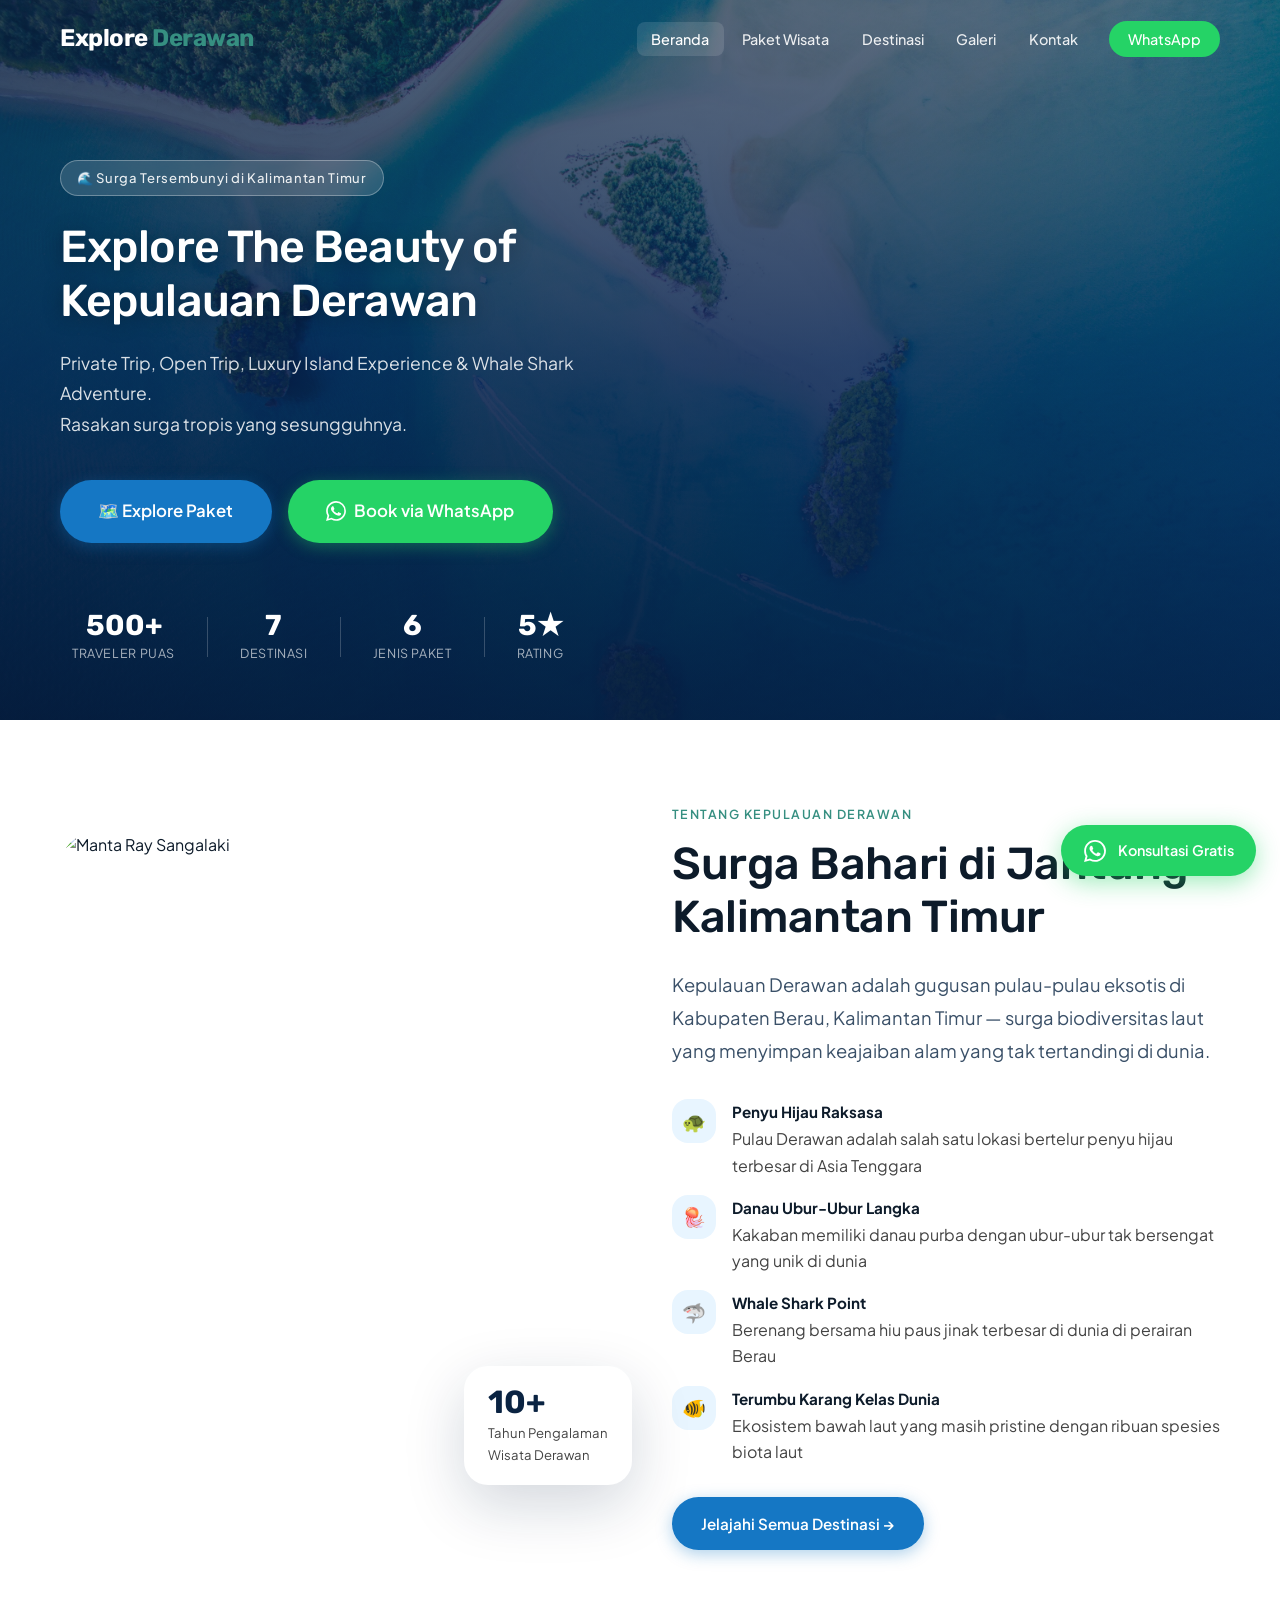
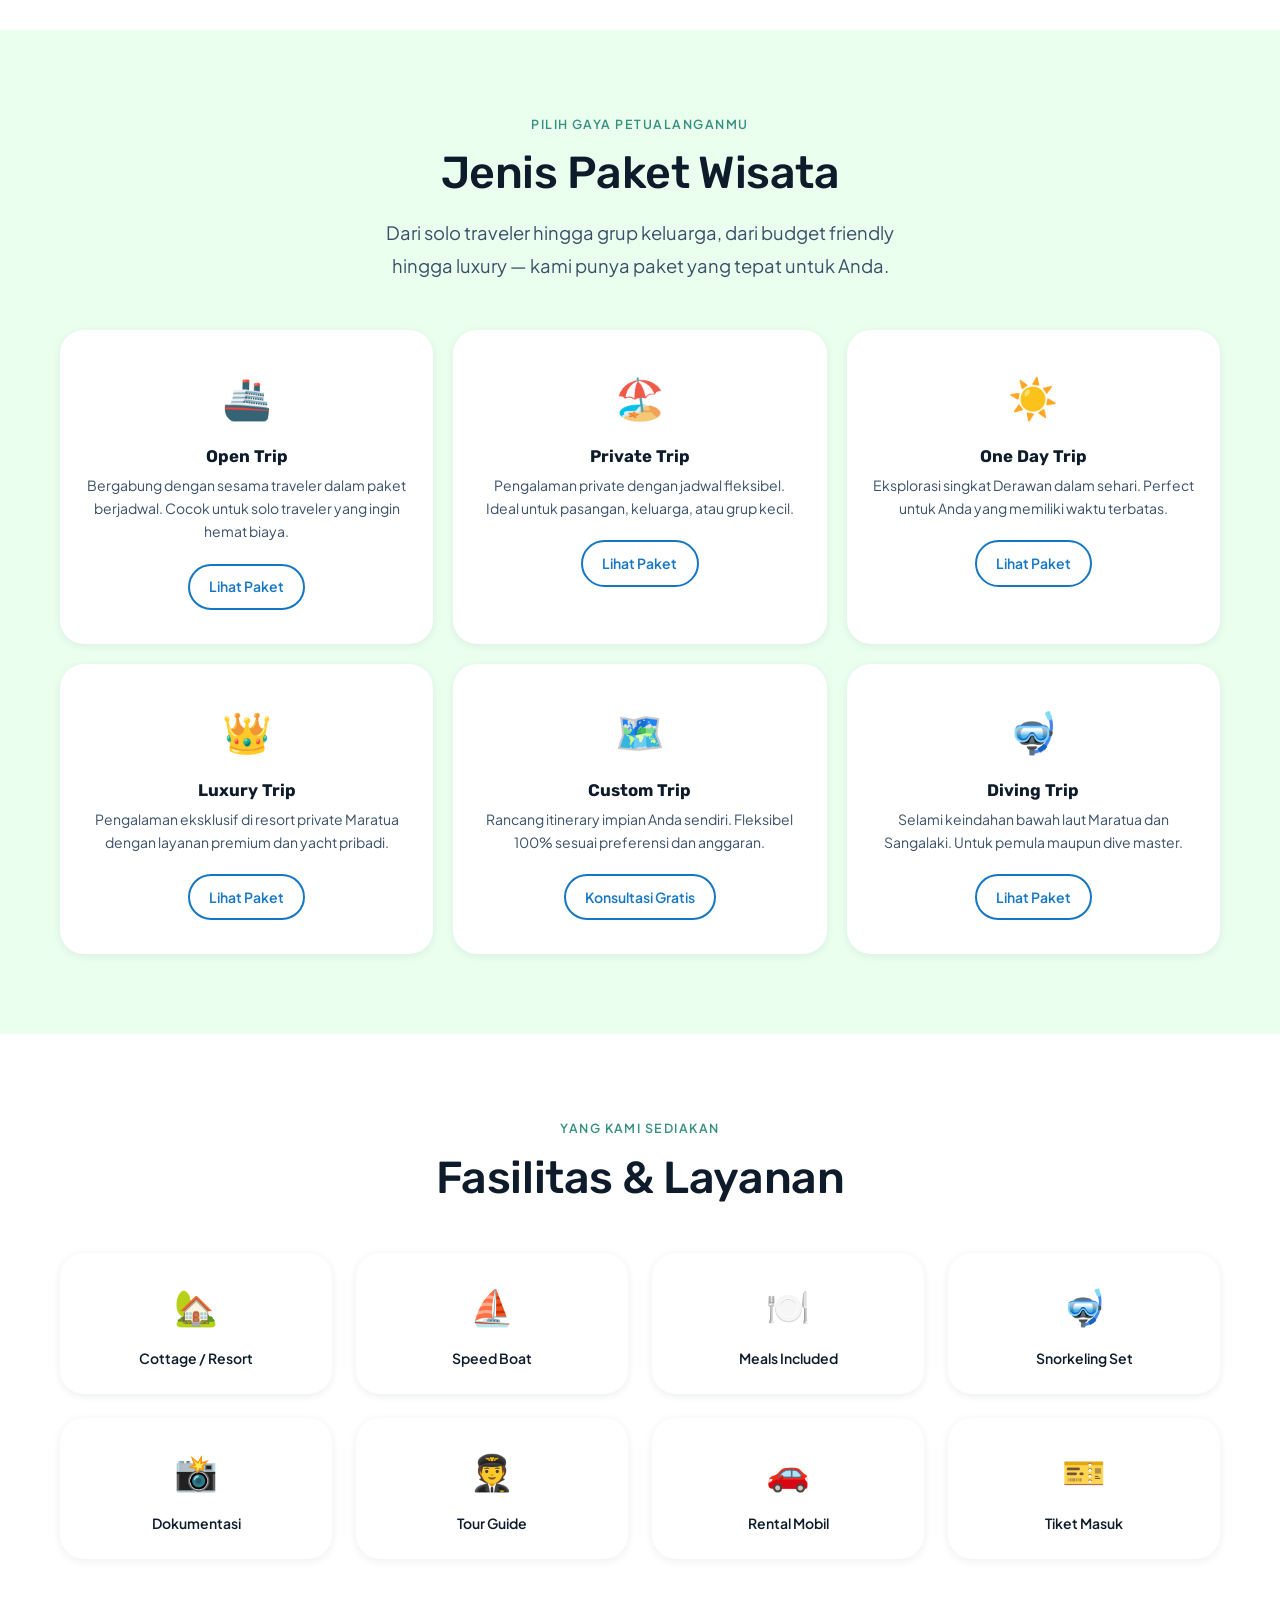
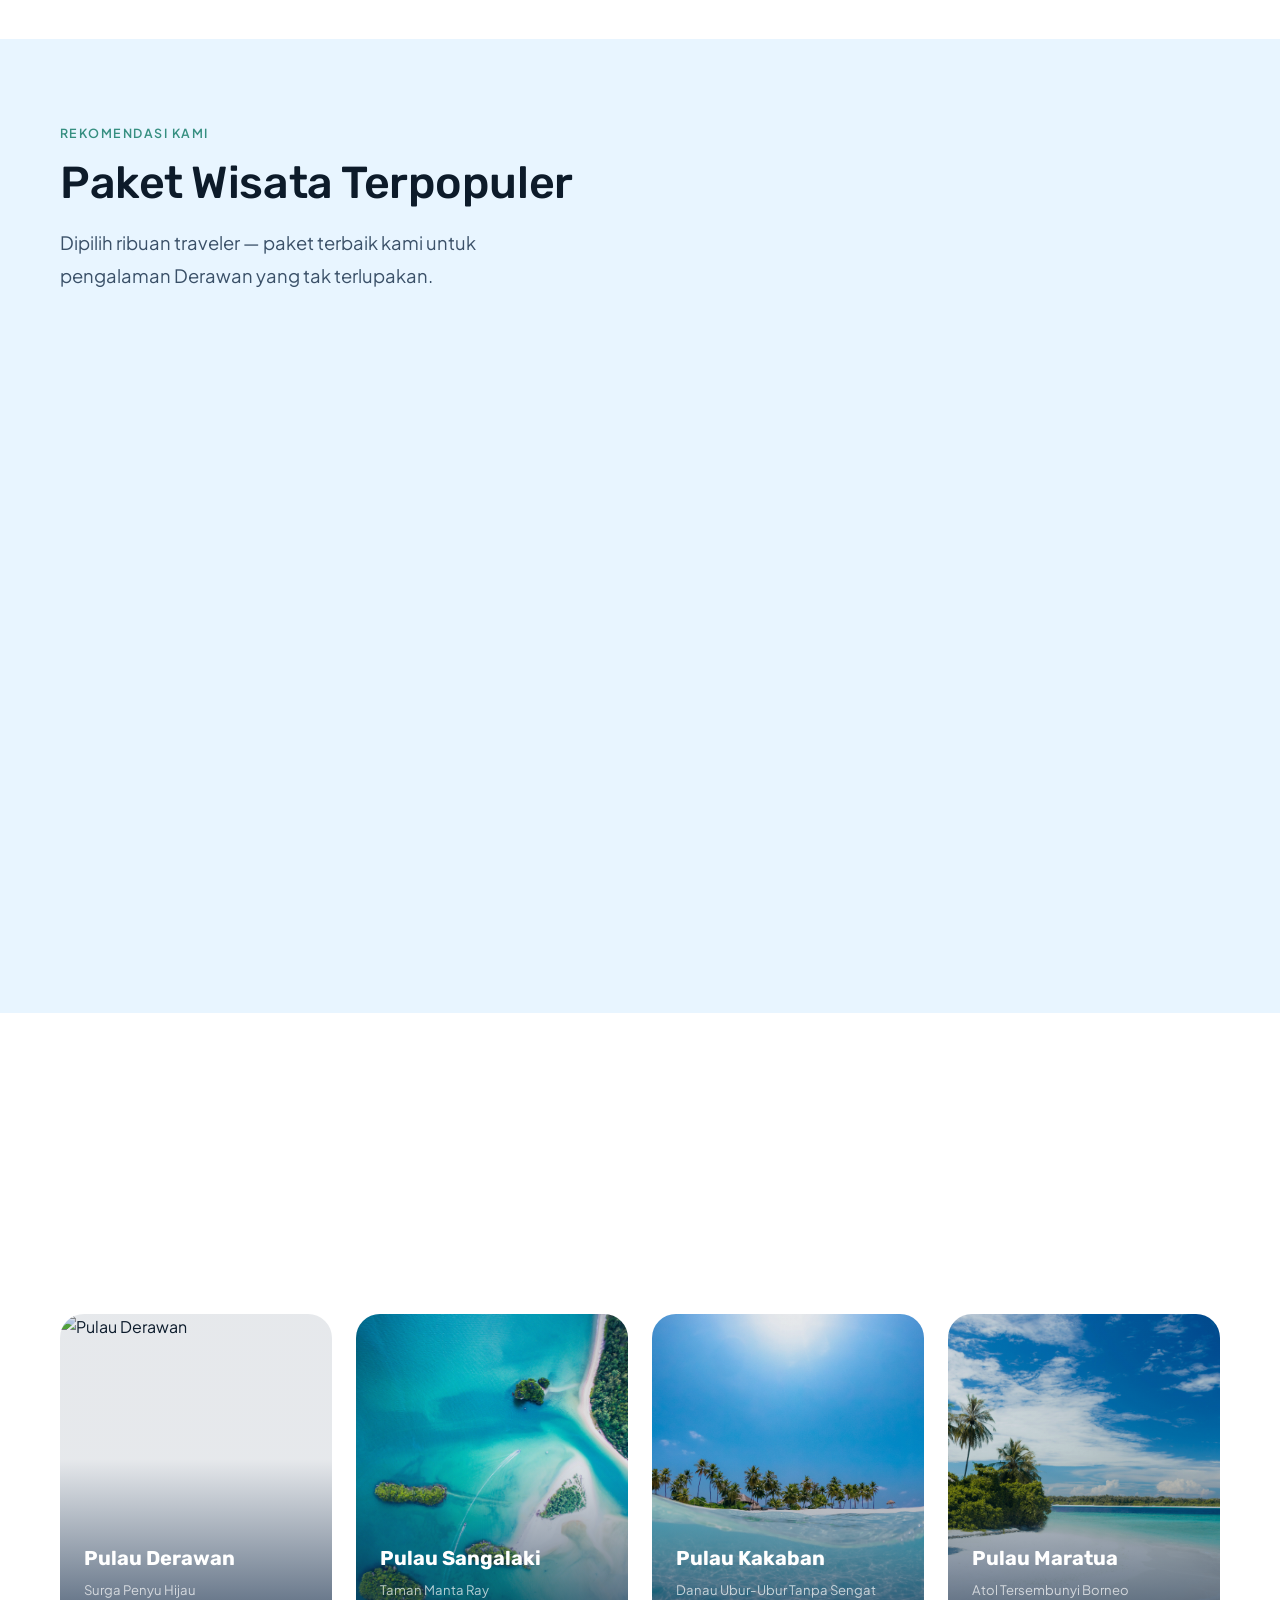
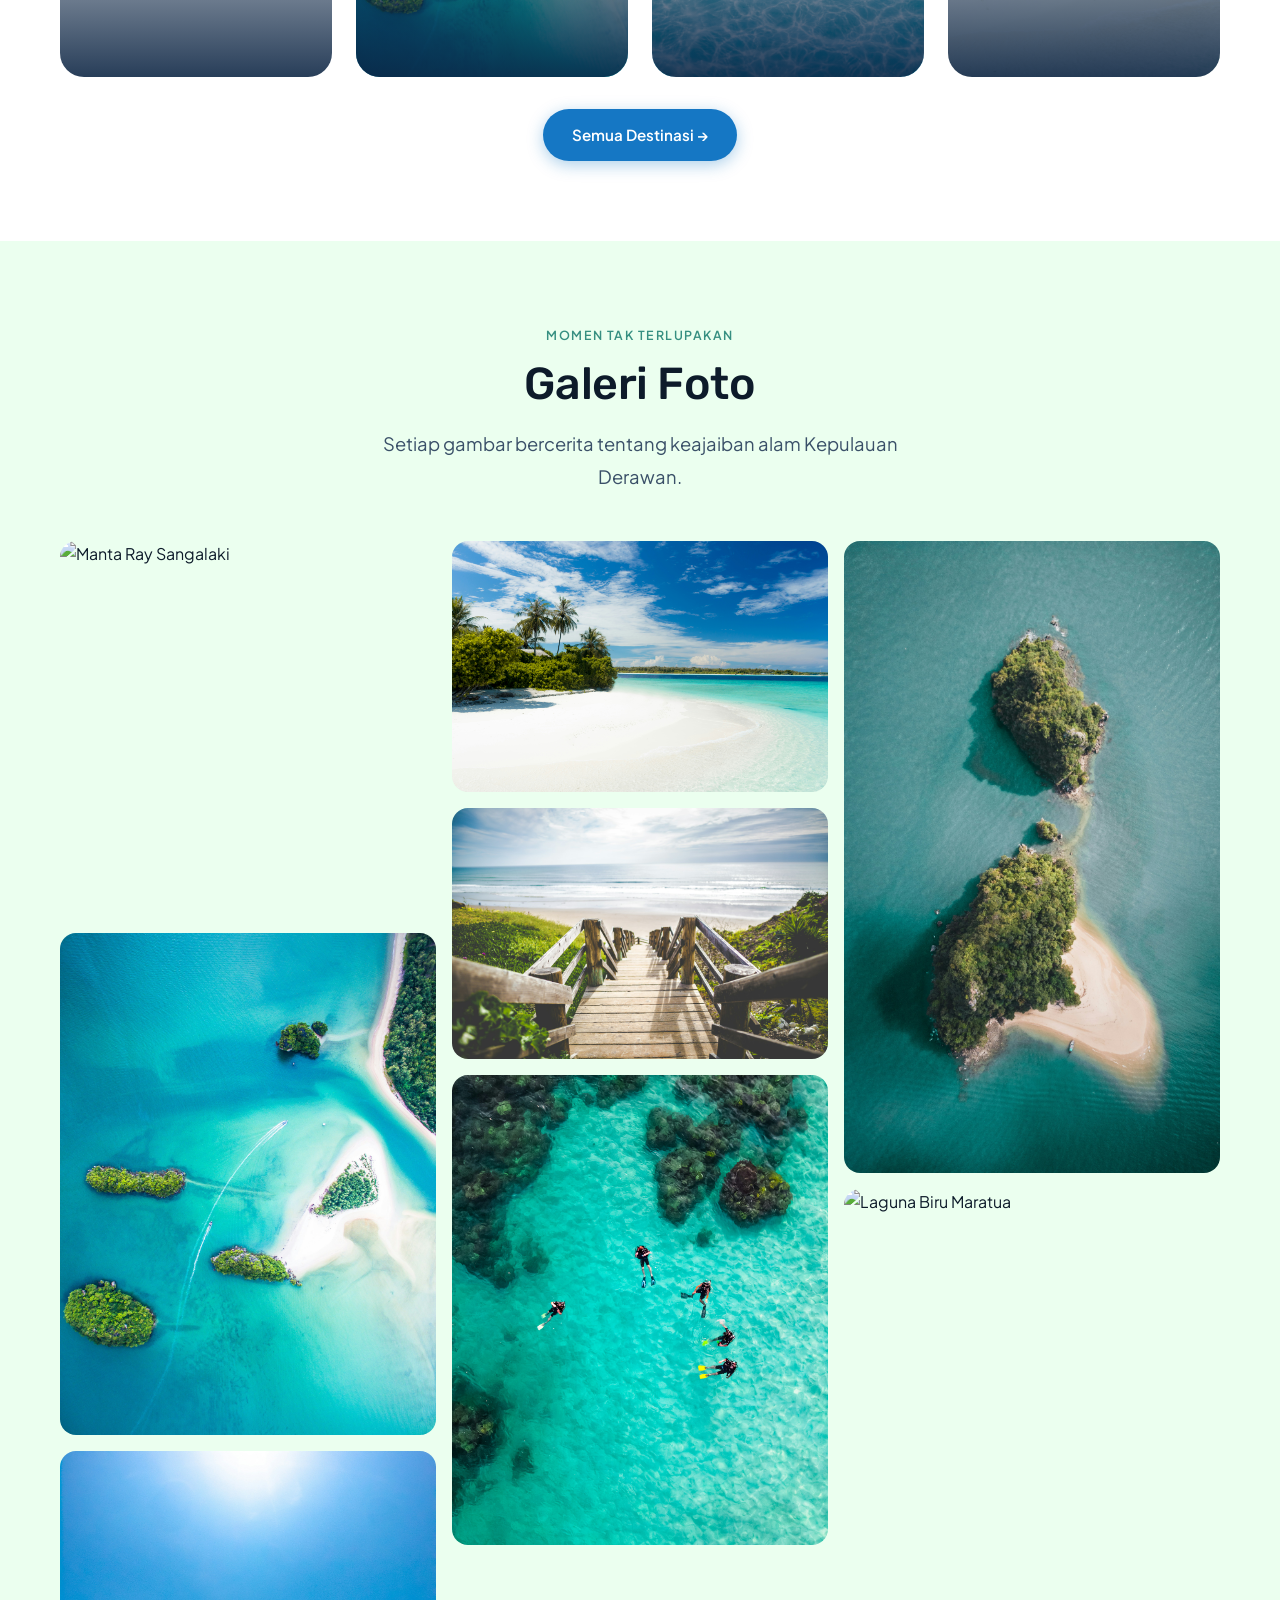
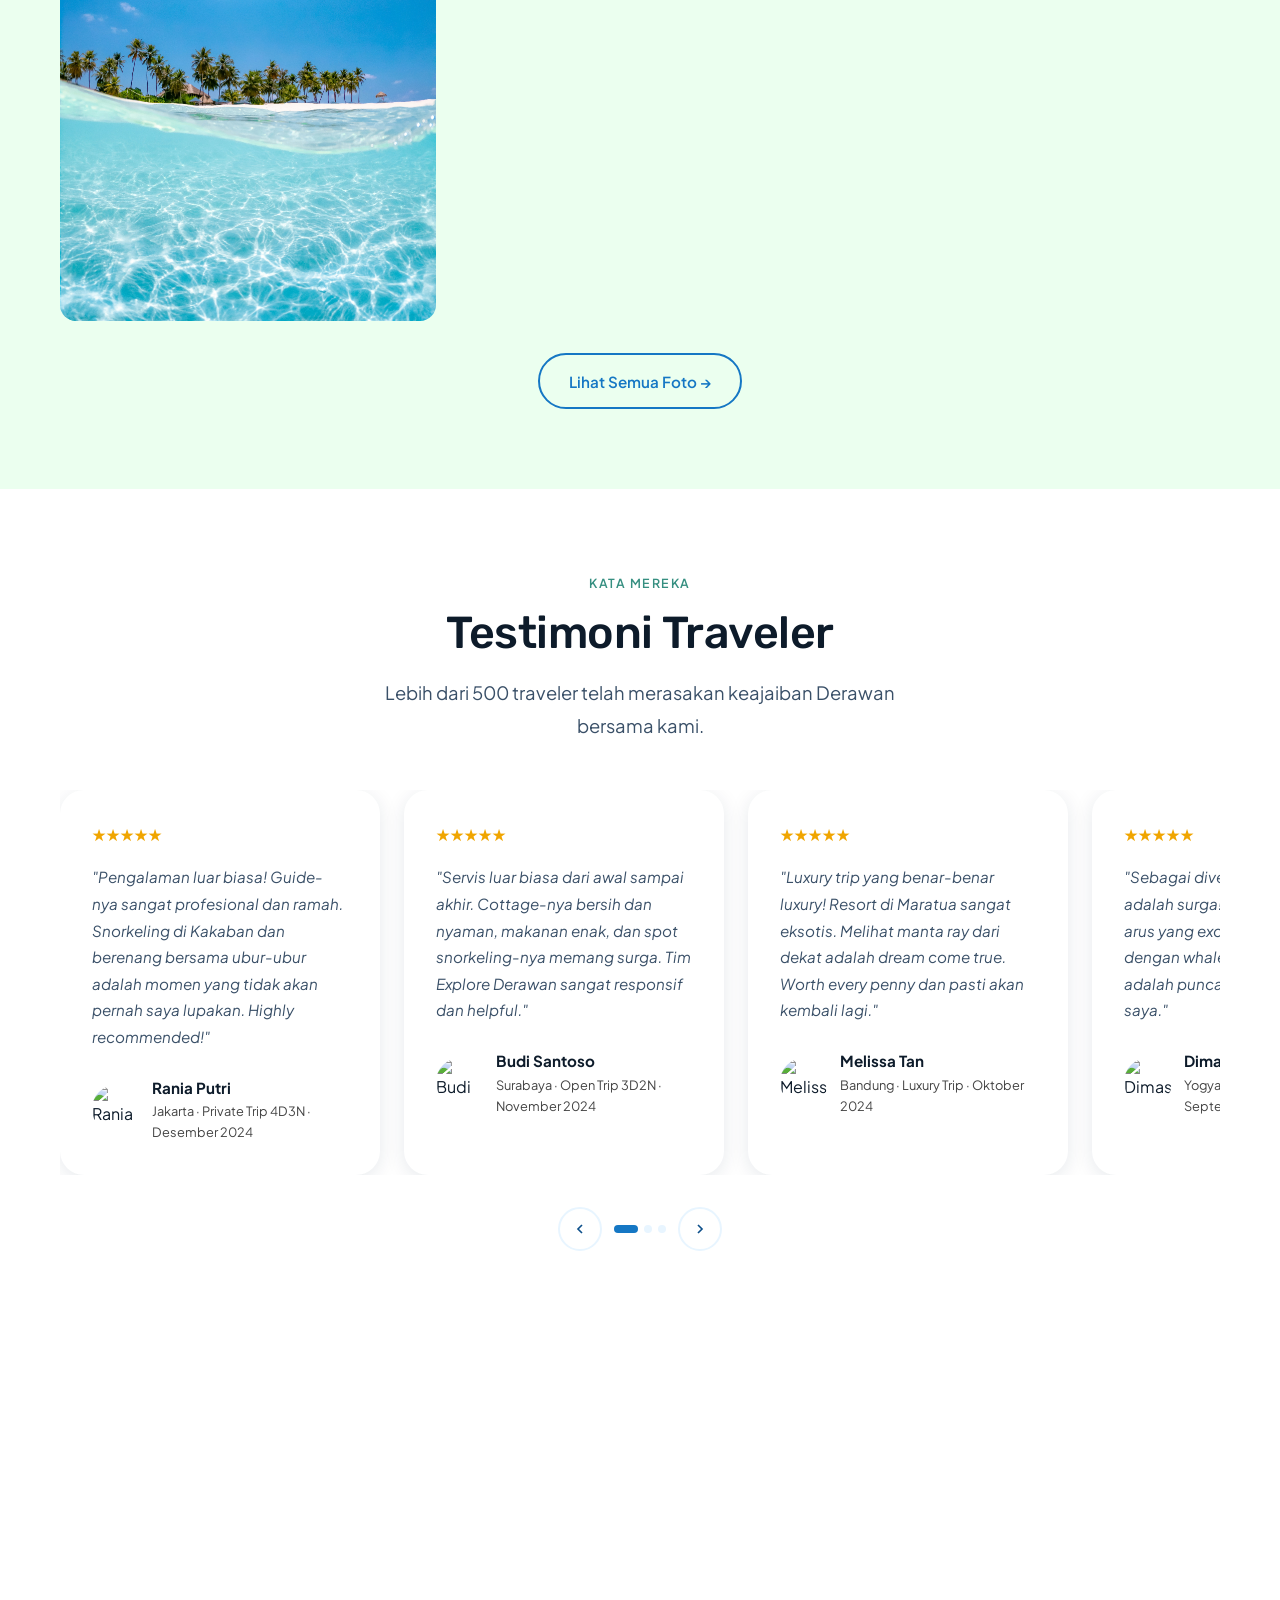
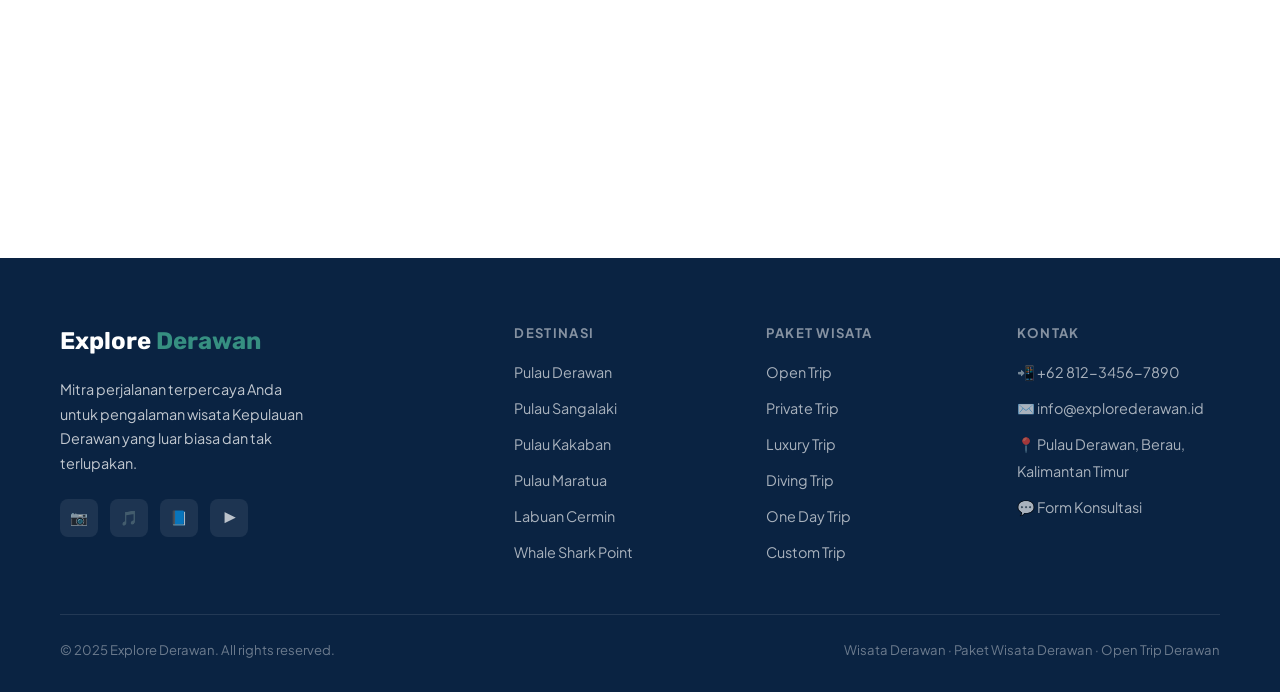
==== index.html @ 59fd1ff3 "Initial commit" ====
<!DOCTYPE html>
<html lang="id">
<head>
  <meta charset="UTF-8">
  <meta name="viewport" content="width=device-width, initial-scale=1.0">
  <title>Explore Derawan — Wisata Kepulauan Derawan Terbaik</title>
  <meta name="description" content="Paket wisata Kepulauan Derawan terlengkap. Open Trip, Private Trip, Luxury Trip, Diving Trip. Berenang bersama whale shark, jellyfish lake Kakaban, dan manta ray Sangalaki.">
  <meta property="og:title" content="Explore Derawan — Wisata Kepulauan Derawan Terbaik">
  <meta property="og:description" content="Paket wisata Kepulauan Derawan: Open Trip, Private Trip, Luxury, Diving. Whale shark, ubur-ubur Kakaban, manta ray Sangalaki.">
  <meta property="og:image" content="">
  <meta property="og:type" content="website">

  <!-- Fonts -->
  <link rel="preconnect" href="https://fonts.googleapis.com">
  <link rel="preconnect" href="https://fonts.gstatic.com" crossorigin>
<link href="https://fonts.googleapis.com/css2?family=Plus+Jakarta+Sans:ital,wght@0,200..800;1,200..800&family=Rubik:ital,wght@0,300..900;1,300..900&display=swap" rel="stylesheet">

  <link rel="stylesheet" href="assets/css/style.css">
</head>
<body data-page="home">

  <!-- Navbar -->
  <nav class="navbar" id="navbar" role="navigation" aria-label="Main navigation">
    <div class="container">
      <div class="navbar-inner">
        <a href="index.html" class="nav-logo">Explore <span>Derawan</span></a>
        <div class="nav-overlay" id="navOverlay"></div>
        <ul class="nav-menu" id="navMenu" role="list">
          <li><a href="index.html"         class="nav-link active">Beranda</a></li>
          <li><a href="packages.html"      class="nav-link">Paket Wisata</a></li>
          <li><a href="destinations.html"  class="nav-link">Destinasi</a></li>
          <li><a href="gallery.html"       class="nav-link">Galeri</a></li>
          <li><a href="contact.html"       class="nav-link">Kontak</a></li>
          <li>
            <a href="https://wa.me/6281234567890?text=Halo%20Explore%20Derawan%2C%20saya%20ingin%20info%20paket%20wisata"
               class="nav-link nav-cta" target="_blank" rel="noopener">
              WhatsApp
            </a>
          </li>
        </ul>
        <button class="nav-toggle" id="navToggle" aria-label="Toggle menu">
          <span></span><span></span><span></span>
        </button>
      </div>
    </div>
  </nav>

  <!-- ── Hero ──────────────────────────────────────────── -->
  <section class="hero" aria-label="Hero banner">
    <div class="hero-bg">
     <div class="hero-image">
  <img src="assets/images/hero.jpg" alt="">
</div>
    </div>
    <div class="hero-overlay"></div>

    <div class="container">
      <div class="hero-content">
        <div class="hero-badge animate-fadeup">
          🌊 Surga Tersembunyi di Kalimantan Timur
        </div>
        <h1 class="h-display hero-title animate-fadeup delay-1">
          Explore The Beauty of<br>Kepulauan Derawan
        </h1>
        <p class="hero-subtitle animate-fadeup delay-2">
          Private Trip, Open Trip, Luxury Island Experience &amp; Whale Shark Adventure.<br>
          Rasakan surga tropis yang sesungguhnya.
        </p>
        <div class="hero-actions animate-fadeup delay-3">
          <a href="packages.html" class="btn btn-primary btn-lg">🗺️ Explore Paket</a>
          <a href="https://wa.me/6281234567890?text=Halo%2C%20saya%20ingin%20booking%20paket%20Derawan"
             class="btn btn-wa btn-lg" target="_blank" rel="noopener">
            <svg width="20" height="20" viewBox="0 0 24 24" fill="currentColor"><path d="M17.472 14.382c-.297-.149-1.758-.867-2.03-.967-.273-.099-.471-.148-.67.15-.197.297-.767.966-.94 1.164-.173.199-.347.223-.644.075-.297-.15-1.255-.463-2.39-1.475-.883-.788-1.48-1.761-1.653-2.059-.173-.297-.018-.458.13-.606.134-.133.298-.347.446-.52.149-.174.198-.298.298-.497.099-.198.05-.371-.025-.52-.075-.149-.669-1.612-.916-2.207-.242-.579-.487-.5-.669-.51-.173-.008-.371-.01-.57-.01-.198 0-.52.074-.792.372-.272.297-1.04 1.016-1.04 2.479 0 1.462 1.065 2.875 1.213 3.074.149.198 2.096 3.2 5.077 4.487.709.306 1.262.489 1.694.625.712.227 1.36.195 1.871.118.571-.085 1.758-.719 2.006-1.413.248-.694.248-1.289.173-1.413-.074-.124-.272-.198-.57-.347m-5.421 7.403h-.004a9.87 9.87 0 01-5.031-1.378l-.361-.214-3.741.982.998-3.648-.235-.374a9.86 9.86 0 01-1.51-5.26c.001-5.45 4.436-9.884 9.888-9.884 2.64 0 5.122 1.03 6.988 2.898a9.825 9.825 0 012.893 6.994c-.003 5.45-4.437 9.884-9.885 9.884m8.413-18.297A11.815 11.815 0 0012.05 0C5.495 0 .16 5.335.157 11.892c0 2.096.547 4.142 1.588 5.945L.057 24l6.305-1.654a11.882 11.882 0 005.683 1.448h.005c6.554 0 11.89-5.335 11.893-11.893a11.821 11.821 0 00-3.48-8.413z"/></svg>
            Book via WhatsApp
          </a>
        </div>
      </div>
    </div>

    <!-- Hero stats -->
    <div class="hero-stats">
      <div class="container" style="padding: 2rem;">
        <div class="hero-stats-inner animate-fadeup delay-4">
          <div class="hero-stat">
            <span class="hero-stat-num">500+</span>
            <span class="hero-stat-label">Traveler Puas</span>
          </div>
          <div class="hero-stat-divider"></div>
          <div class="hero-stat">
            <span class="hero-stat-num">7</span>
            <span class="hero-stat-label">Destinasi</span>
          </div>
          <div class="hero-stat-divider"></div>
          <div class="hero-stat">
            <span class="hero-stat-num">6</span>
            <span class="hero-stat-label">Jenis Paket</span>
          </div>
          <div class="hero-stat-divider"></div>
          <div class="hero-stat">
            <span class="hero-stat-num">5★</span>
            <span class="hero-stat-label">Rating</span>
          </div>
        </div>
      </div>
    </div>
  </section>

  <!-- ── About ──────────────────────────────────────────── -->
  <section class="section" aria-label="Tentang Derawan">
    <div class="container">
      <div class="about-grid">
        <div class="about-img-wrap reveal">
          <div class="about-img-main">
            <img src="assets/images/1.jpg"
                 alt="Manta Ray Sangalaki" loading="lazy" width="800" height="1000">
          </div>
          <div class="about-img-badge">
            <div class="about-badge-num">10+</div>
            <div class="about-badge-text">Tahun Pengalaman<br>Wisata Derawan</div>
          </div>
        </div>
        <div class="reveal">
          <span class="section-eyebrow">Tentang Kepulauan Derawan</span>
          <h2 class="h2 mb-3">Surga Bahari di Jantung Kalimantan Timur</h2>
          <p class="lead mb-4">
            Kepulauan Derawan adalah gugusan pulau-pulau eksotis di Kabupaten Berau, Kalimantan Timur —
            surga biodiversitas laut yang menyimpan keajaiban alam yang tak tertandingi di dunia.
          </p>
          <div class="about-features">
            <div class="about-feature">
              <div class="about-feature-icon">🐢</div>
              <div class="about-feature-text">
                <strong>Penyu Hijau Raksasa</strong>
                <span>Pulau Derawan adalah salah satu lokasi bertelur penyu hijau terbesar di Asia Tenggara</span>
              </div>
            </div>
            <div class="about-feature">
              <div class="about-feature-icon">🪼</div>
              <div class="about-feature-text">
                <strong>Danau Ubur-Ubur Langka</strong>
                <span>Kakaban memiliki danau purba dengan ubur-ubur tak bersengat yang unik di dunia</span>
              </div>
            </div>
            <div class="about-feature">
              <div class="about-feature-icon">🦈</div>
              <div class="about-feature-text">
                <strong>Whale Shark Point</strong>
                <span>Berenang bersama hiu paus jinak terbesar di dunia di perairan Berau</span>
              </div>
            </div>
            <div class="about-feature">
              <div class="about-feature-icon">🐠</div>
              <div class="about-feature-text">
                <strong>Terumbu Karang Kelas Dunia</strong>
                <span>Ekosistem bawah laut yang masih pristine dengan ribuan spesies biota laut</span>
              </div>
            </div>
          </div>
          <div class="mt-4">
            <a href="destinations.html" class="btn btn-primary">Jelajahi Semua Destinasi →</a>
          </div>
        </div>
      </div>
    </div>
  </section>

  <!-- ── Trip Types ─────────────────────────────────────── -->
  <section class="section section--sand" aria-label="Jenis Trip">
    <div class="container">
      <div class="section-header center reveal">
        <span class="section-eyebrow">Pilih Gaya Petualanganmu</span>
        <h2 class="h2">Jenis Paket Wisata</h2>
        <p class="lead">Dari solo traveler hingga grup keluarga, dari budget friendly hingga luxury — kami punya paket yang tepat untuk Anda.</p>
      </div>
      <div class="grid-3" style="gap:1.25rem">
        <div class="trip-type-card reveal delay-1">
          <span class="trip-type-icon">🚢</span>
          <h3 class="trip-type-title">Open Trip</h3>
          <p class="trip-type-desc">Bergabung dengan sesama traveler dalam paket berjadwal. Cocok untuk solo traveler yang ingin hemat biaya.</p>
          <a href="packages.html#open-trip" class="btn btn-outline-dark btn-sm">Lihat Paket</a>
        </div>
        <div class="trip-type-card reveal delay-2">
          <span class="trip-type-icon">🏖️</span>
          <h3 class="trip-type-title">Private Trip</h3>
          <p class="trip-type-desc">Pengalaman private dengan jadwal fleksibel. Ideal untuk pasangan, keluarga, atau grup kecil.</p>
          <a href="packages.html#private-trip" class="btn btn-outline-dark btn-sm">Lihat Paket</a>
        </div>
        <div class="trip-type-card reveal delay-3">
          <span class="trip-type-icon">☀️</span>
          <h3 class="trip-type-title">One Day Trip</h3>
          <p class="trip-type-desc">Eksplorasi singkat Derawan dalam sehari. Perfect untuk Anda yang memiliki waktu terbatas.</p>
          <a href="packages.html#one-day-trip" class="btn btn-outline-dark btn-sm">Lihat Paket</a>
        </div>
        <div class="trip-type-card reveal delay-1">
          <span class="trip-type-icon">👑</span>
          <h3 class="trip-type-title">Luxury Trip</h3>
          <p class="trip-type-desc">Pengalaman eksklusif di resort private Maratua dengan layanan premium dan yacht pribadi.</p>
          <a href="packages.html#luxury-trip" class="btn btn-outline-dark btn-sm">Lihat Paket</a>
        </div>
        <div class="trip-type-card reveal delay-2">
          <span class="trip-type-icon">🗺️</span>
          <h3 class="trip-type-title">Custom Trip</h3>
          <p class="trip-type-desc">Rancang itinerary impian Anda sendiri. Fleksibel 100% sesuai preferensi dan anggaran.</p>
          <a href="contact.html" class="btn btn-outline-dark btn-sm">Konsultasi Gratis</a>
        </div>
        <div class="trip-type-card reveal delay-3">
          <span class="trip-type-icon">🤿</span>
          <h3 class="trip-type-title">Diving Trip</h3>
          <p class="trip-type-desc">Selami keindahan bawah laut Maratua dan Sangalaki. Untuk pemula maupun dive master.</p>
          <a href="packages.html#diving-trip" class="btn btn-outline-dark btn-sm">Lihat Paket</a>
        </div>
      </div>
    </div>
  </section>

  <!-- ── Facilities ─────────────────────────────────────── -->
  <section class="section" aria-label="Fasilitas">
    <div class="container">
      <div class="section-header center reveal">
        <span class="section-eyebrow">Yang Kami Sediakan</span>
        <h2 class="h2">Fasilitas &amp; Layanan</h2>
      </div>
      <div class="facilities-grid">
        <div class="facility-item reveal"><span class="facility-icon">🏡</span><div class="facility-name">Cottage / Resort</div></div>
        <div class="facility-item reveal"><span class="facility-icon">⛵</span><div class="facility-name">Speed Boat</div></div>
        <div class="facility-item reveal"><span class="facility-icon">🍽️</span><div class="facility-name">Meals Included</div></div>
        <div class="facility-item reveal"><span class="facility-icon">🤿</span><div class="facility-name">Snorkeling Set</div></div>
        <div class="facility-item reveal"><span class="facility-icon">📸</span><div class="facility-name">Dokumentasi</div></div>
        <div class="facility-item reveal"><span class="facility-icon">🧑‍✈️</span><div class="facility-name">Tour Guide</div></div>
        <div class="facility-item reveal"><span class="facility-icon">🚗</span><div class="facility-name">Rental Mobil</div></div>
        <div class="facility-item reveal"><span class="facility-icon">🎫</span><div class="facility-name">Tiket Masuk</div></div>
      </div>
    </div>
  </section>

  <!-- ── Featured Packages ──────────────────────────────── -->
  <section class="section section--pale" aria-label="Paket Unggulan">
    <div class="container">
      <div class="section-header reveal">
        <span class="section-eyebrow">Rekomendasi Kami</span>
        <h2 class="h2">Paket Wisata Terpopuler</h2>
        <p class="lead">Dipilih ribuan traveler — paket terbaik kami untuk pengalaman Derawan yang tak terlupakan.</p>
      </div>
      <div class="grid-3" id="packagesGrid">
        <!-- Rendered by JS from packages.json -->
        <div style="grid-column:1/-1;text-align:center;padding:3rem;color:var(--text-muted)">Memuat paket...</div>
      </div>
      <div class="text-center mt-4 reveal">
        <a href="packages.html" class="btn btn-outline-dark">Lihat Semua Paket →</a>
      </div>
    </div>
  </section>

  <!-- ── Destinations ───────────────────────────────────── -->
  <section class="section" aria-label="Destinasi Populer">
    <div class="container">
      <div class="section-header reveal">
        <span class="section-eyebrow">Jelajahi Keindahannya</span>
        <h2 class="h2">Destinasi Terpopuler</h2>
        <p class="lead">Dari danau ubur-ubur Kakaban hingga berenang bersama whale shark — setiap pulau menyimpan cerita tersendiri.</p>
      </div>
      <div class="grid-4" id="destinationsGrid">
        <div style="grid-column:1/-1;text-align:center;padding:3rem;color:var(--text-muted)">Memuat destinasi...</div>
      </div>
      <div class="text-center mt-4 reveal">
        <a href="destinations.html" class="btn btn-primary">Semua Destinasi →</a>
      </div>
    </div>
  </section>

  <!-- ── Gallery Preview ────────────────────────────────── -->
  <section class="section section--sand" aria-label="Galeri">
    <div class="container">
      <div class="section-header center reveal">
        <span class="section-eyebrow">Momen Tak Terlupakan</span>
        <h2 class="h2">Galeri Foto</h2>
        <p class="lead">Setiap gambar bercerita tentang keajaiban alam Kepulauan Derawan.</p>
      </div>
      <div class="gallery-masonry" id="galleryPreview"></div>
      <div class="text-center mt-4 reveal">
        <a href="gallery.html" class="btn btn-outline-dark">Lihat Semua Foto →</a>
      </div>
    </div>
  </section>

  <!-- ── Testimonials ───────────────────────────────────── -->
  <section class="section" aria-label="Testimoni">
    <div class="container">
      <div class="section-header center reveal">
        <span class="section-eyebrow">Kata Mereka</span>
        <h2 class="h2">Testimoni Traveler</h2>
        <p class="lead">Lebih dari 500 traveler telah merasakan keajaiban Derawan bersama kami.</p>
      </div>
      <div class="slider-wrapper">
        <div class="slider-track" id="testiTrack">
          <!-- Rendered by JS from testimonials.json -->
        </div>
      </div>
      <div class="slider-controls">
        <button class="slider-btn" id="testiPrev" aria-label="Previous">
          <svg width="16" height="16" viewBox="0 0 24 24" fill="none" stroke="currentColor" stroke-width="2.5"><path d="M15 18l-6-6 6-6"/></svg>
        </button>
        <div class="slider-dots" id="testiDots"></div>
        <button class="slider-btn" id="testiNext" aria-label="Next">
          <svg width="16" height="16" viewBox="0 0 24 24" fill="none" stroke="currentColor" stroke-width="2.5"><path d="M9 18l6-6-6-6"/></svg>
        </button>
      </div>
    </div>
  </section>

  <!-- ── CTA Banner ────────────────────────────────────── -->
  <section class="section" aria-label="Call to Action">
    <div class="container">
      <div class="cta-banner reveal">
        <span class="section-eyebrow" style="color:var(--teal)">Siap Berlayar?</span>
        <h2 class="h2">Ready To Explore Paradise?</h2>
        <p class="lead">Konsultasikan impian perjalanan Derawan Anda dengan tim kami — gratis &amp; tanpa komitmen.</p>
        <div class="cta-actions">
          <a href="https://wa.me/6281234567890?text=Halo%2C%20saya%20ingin%20konsultasi%20paket%20wisata%20Derawan"
             class="btn btn-wa btn-lg" target="_blank" rel="noopener">
            📲 Chat WhatsApp Sekarang
          </a>
          <a href="packages.html" class="btn btn-outline btn-lg">Lihat Semua Paket</a>
        </div>
      </div>
    </div>
  </section>

  <!-- Footer -->
  <footer class="footer" role="contentinfo">
    <div class="container">
      <div class="footer-grid">
        <div>
          <a href="index.html" class="footer-logo">Explore <span>Derawan</span></a>
          <p class="footer-desc">Mitra perjalanan terpercaya Anda untuk pengalaman wisata Kepulauan Derawan yang luar biasa dan tak terlupakan.</p>
          <div class="footer-social">
            <a href="#" class="social-link" aria-label="Instagram">📷</a>
            <a href="#" class="social-link" aria-label="TikTok">🎵</a>
            <a href="#" class="social-link" aria-label="Facebook">📘</a>
            <a href="#" class="social-link" aria-label="YouTube">▶️</a>
          </div>
        </div>
        <div>
          <div class="footer-heading">Destinasi</div>
          <ul class="footer-links">
            <li><a href="destinations.html#pulau-derawan"   class="footer-link">Pulau Derawan</a></li>
            <li><a href="destinations.html#pulau-sangalaki" class="footer-link">Pulau Sangalaki</a></li>
            <li><a href="destinations.html#pulau-kakaban"   class="footer-link">Pulau Kakaban</a></li>
            <li><a href="destinations.html#pulau-maratua"   class="footer-link">Pulau Maratua</a></li>
            <li><a href="destinations.html#labuan-cermin"   class="footer-link">Labuan Cermin</a></li>
            <li><a href="destinations.html#whale-shark-point" class="footer-link">Whale Shark Point</a></li>
          </ul>
        </div>
        <div>
          <div class="footer-heading">Paket Wisata</div>
          <ul class="footer-links">
            <li><a href="packages.html" class="footer-link">Open Trip</a></li>
            <li><a href="packages.html" class="footer-link">Private Trip</a></li>
            <li><a href="packages.html" class="footer-link">Luxury Trip</a></li>
            <li><a href="packages.html" class="footer-link">Diving Trip</a></li>
            <li><a href="packages.html" class="footer-link">One Day Trip</a></li>
            <li><a href="packages.html" class="footer-link">Custom Trip</a></li>
          </ul>
        </div>
        <div>
          <div class="footer-heading">Kontak</div>
          <ul class="footer-links">
            <li><a href="https://wa.me/6281234567890" class="footer-link" target="_blank">📲 +62 812-3456-7890</a></li>
            <li><a href="mailto:info@explorederawan.id" class="footer-link">✉️ info@explorederawan.id</a></li>
            <li><span class="footer-link">📍 Pulau Derawan, Berau, Kalimantan Timur</span></li>
            <li><a href="contact.html" class="footer-link">💬 Form Konsultasi</a></li>
          </ul>
        </div>
      </div>
      <div class="footer-bottom">
        <span>© 2025 Explore Derawan. All rights reserved.</span>
        <span>Wisata Derawan · Paket Wisata Derawan · Open Trip Derawan</span>
      </div>
    </div>
  </footer>

  <!-- WhatsApp Sticky -->
  <a href="https://wa.me/6281234567890?text=Halo%20Explore%20Derawan%2C%20saya%20ingin%20info%20paket%20wisata"
     class="wa-sticky" target="_blank" rel="noopener" aria-label="Chat WhatsApp">
    <svg width="22" height="22" viewBox="0 0 24 24" fill="currentColor"><path d="M17.472 14.382c-.297-.149-1.758-.867-2.03-.967-.273-.099-.471-.148-.67.15-.197.297-.767.966-.94 1.164-.173.199-.347.223-.644.075-.297-.15-1.255-.463-2.39-1.475-.883-.788-1.48-1.761-1.653-2.059-.173-.297-.018-.458.13-.606.134-.133.298-.347.446-.52.149-.174.198-.298.298-.497.099-.198.05-.371-.025-.52-.075-.149-.669-1.612-.916-2.207-.242-.579-.487-.5-.669-.51-.173-.008-.371-.01-.57-.01-.198 0-.52.074-.792.372-.272.297-1.04 1.016-1.04 2.479 0 1.462 1.065 2.875 1.213 3.074.149.198 2.096 3.2 5.077 4.487.709.306 1.262.489 1.694.625.712.227 1.36.195 1.871.118.571-.085 1.758-.719 2.006-1.413.248-.694.248-1.289.173-1.413-.074-.124-.272-.198-.57-.347m-5.421 7.403h-.004a9.87 9.87 0 01-5.031-1.378l-.361-.214-3.741.982.998-3.648-.235-.374a9.86 9.86 0 01-1.51-5.26c.001-5.45 4.436-9.884 9.888-9.884 2.64 0 5.122 1.03 6.988 2.898a9.825 9.825 0 012.893 6.994c-.003 5.45-4.437 9.884-9.885 9.884m8.413-18.297A11.815 11.815 0 0012.05 0C5.495 0 .16 5.335.157 11.892c0 2.096.547 4.142 1.588 5.945L.057 24l6.305-1.654a11.882 11.882 0 005.683 1.448h.005c6.554 0 11.89-5.335 11.893-11.893a11.821 11.821 0 00-3.48-8.413z"/></svg>
    Konsultasi Gratis
  </a>

  <!-- Lightbox -->
  <div class="lightbox" id="lightbox" role="dialog" aria-modal="true" aria-label="Lightbox">
    <button class="lightbox-close" id="lightboxClose" aria-label="Tutup">✕</button>
    <img id="lightboxImg" src="" alt="Gallery image">
  </div>

  <script src="assets/js/main.js"></script>
</body>
</html>
---- assets/css/style.css ----
/* ============================================================
   EXPLORE DERAWAN — Main Stylesheet
   style.css — Mobile-first, tropical premium design
   ============================================================ */

/* ── 1. CSS Variables / Design Tokens ─────────────────────── */
:root {
  /* Colors */
  --ocean-deep:    #0a2342;
  --ocean-mid:     #0d4f8a;
  --ocean-bright:  #1577c4;
  --ocean-light:   #4ab3f4;
  --ocean-pale:    #e8f5ff;
  --teal:          #368f81;
  --teal-light:    #d0f5ef;
  --sand:          #ebffef;
  --sand-warm:     #e8d5b0;
  --white:         #ffffff;
  --off-white:     #fafcfe;
  --text-dark:     #0d1b2a;
  --text-mid:      #3a5068;
  --text-light:    #434343;
  --text-muted:    #434343;
  --accent-gold:   #f0a500;
  --accent-coral:  #ff6b6b;
  --green-badge:   #10b981;
  --overlay:       rgba(10, 35, 66, 0.55);
  --overlay-strong: rgba(10, 35, 66, 0.75);

  /* Typography */
  --font-display: 'Rubik', Georgia, serif;
  --font-body:    'Plus Jakarta Sans', 'Segoe UI', sans-serif;
  --font-mono:    'JetBrains Mono', monospace;

  /* Spacing */
  --section-y:    5rem;
  --container-w:  1200px;
  --gap:          1.5rem;

  /* Radii */
  --r-sm:  8px;
  --r-md:  16px;
  --r-lg:  24px;
  --r-xl:  36px;
  --r-full: 9999px;

  /* Shadows */
  --shadow-sm:  0 2px 8px rgba(10,35,66,0.08);
  --shadow-md:  0 8px 32px rgba(10,35,66,0.12);
  --shadow-lg:  0 20px 60px rgba(10,35,66,0.18);
  --shadow-card: 0 4px 20px rgba(10,35,66,0.10);

  /* Transitions */
  --ease: cubic-bezier(0.22, 1, 0.36, 1);
  --t-fast:   0.18s;
  --t-mid:    0.32s;
  --t-slow:   0.55s;
}

/* ── 2. Reset & Base ───────────────────────────────────────── */
*, *::before, *::after { box-sizing: border-box; margin: 0; padding: 0; }

html {
  font-size: 16px;
  scroll-behavior: smooth;
  -webkit-text-size-adjust: 100%;
}

body {
  font-family: var(--font-body);
  color: var(--text-dark);
  background: var(--white);
  line-height: 1.65;
  overflow-x: hidden;
}

img {
  display: block;
  max-width: 100%;
  height: auto;
}

a { text-decoration: none; color: inherit; }

ul, ol { list-style: none; }

button { cursor: pointer; border: none; background: none; font-family: inherit; }

input, textarea, select {
  font-family: inherit;
  font-size: 1rem;
}

h1, h2, h3, h4, h5 {
  font-family: var(--font-display);
  line-height: 1.2;
  font-weight: 500;
}

/* ── 3. Typography Scale ───────────────────────────────────── */
.h-display { font-size: clamp(1.8rem, 3.5vw, 2.8rem); letter-spacing: -0.02em; }
.h1        { font-size: clamp(1.8rem, 3.5vw, 2.8rem); letter-spacing: -0.015em; }
.h2        { font-size: clamp(1.8rem, 3.5vw, 2.8rem); letter-spacing: -0.01em; }
.h3        { font-size: clamp(1.4rem, 2.5vw, 2rem); }
.h4        { font-size: 1.25rem; }
.lead      { font-size: 1.15rem; line-height: 1.8; color: var(--text-mid); }
.small     { font-size: 0.875rem; }
.caption   { font-size: 0.8rem; color: var(--text-muted); letter-spacing: 0.04em; text-transform: uppercase; }

/* ── 4. Layout Utilities ───────────────────────────────────── */
.container {
  width: 100%;
  max-width: var(--container-w);
  margin: 0 auto;
  padding: 0 1.25rem;
}

.section {
  padding: var(--section-y) 0;
}

.section--sand   { background: var(--sand); }
.section--pale   { background: var(--ocean-pale); }
.section--dark   { background: var(--ocean-deep); color: var(--white); }
.section--teal   { background: linear-gradient(135deg, var(--teal) 0%, var(--ocean-bright) 100%); color: var(--white); }

.grid-2  { display: grid; grid-template-columns: repeat(2, 1fr); gap: var(--gap); }
.grid-3  { display: grid; grid-template-columns: repeat(3, 1fr); gap: var(--gap); }
.grid-4  { display: grid; grid-template-columns: repeat(4, 1fr); gap: var(--gap); }
.flex    { display: flex; }
.flex-center { display: flex; align-items: center; justify-content: center; }
.flex-between { display: flex; align-items: center; justify-content: space-between; }

.text-center { text-align: center; }
.text-white  { color: var(--white); }

/* ── 5. Section Headers ────────────────────────────────────── */
.section-eyebrow {
  display: inline-block;
  font-family: var(--font-body);
  font-size: 0.78rem;
  font-weight: 600;
  letter-spacing: 0.12em;
  text-transform: uppercase;
  color: var(--teal);
  margin-bottom: 0.75rem;
}

.section-header {
  max-width: 600px;
  margin-bottom: 3rem;
}

.section-header.center {
  margin: 0 auto 3rem;
  text-align: center;
}

.section-header .h2 { margin-bottom: 1rem; }
.section-header .lead { max-width: 520px; }
.section-header.center .lead { margin: 0 auto; }

/* ── 6. Buttons ────────────────────────────────────────────── */
.btn {
  display: inline-flex;
  align-items: center;
  gap: 0.5rem;
  padding: 0.85rem 1.8rem;
  border-radius: var(--r-full);
  font-family: var(--font-body);
  font-size: 0.95rem;
  font-weight: 600;
  transition: all var(--t-mid) var(--ease);
  white-space: nowrap;
}

.btn-primary {
  background: var(--ocean-bright);
  color: var(--white);
  box-shadow: 0 4px 16px rgba(21,119,196,0.35);
}
.btn-primary:hover {
  background: var(--ocean-mid);
  transform: translateY(-2px);
  box-shadow: 0 8px 24px rgba(21,119,196,0.45);
}

.btn-wa {
  background: #25d366;
  color: var(--white);
  box-shadow: 0 4px 16px rgba(37,211,102,0.35);
}
.btn-wa:hover {
  background: #1ebe5d;
  transform: translateY(-2px);
  box-shadow: 0 8px 24px rgba(37,211,102,0.45);
}

.btn-outline {
  background: transparent;
  color: var(--white);
  border: 2px solid rgba(255,255,255,0.6);
}
.btn-outline:hover {
  background: rgba(255,255,255,0.15);
  border-color: var(--white);
}

.btn-outline-dark {
  background: transparent;
  color: var(--ocean-bright);
  border: 2px solid var(--ocean-bright);
}
.btn-outline-dark:hover {
  background: var(--ocean-pale);
}

.btn-ghost {
  background: transparent;
  color: var(--ocean-bright);
  padding: 0.6rem 0;
  border-radius: 0;
  border-bottom: 2px solid var(--ocean-bright);
}
.btn-ghost:hover { color: var(--ocean-mid); }

.btn-sm { padding: 0.6rem 1.2rem; font-size: 0.875rem; }
.btn-lg { padding: 1.1rem 2.4rem; font-size: 1.05rem; }

/* ── 7. Navbar ─────────────────────────────────────────────── */
.navbar {
  position: fixed;
  top: 0;
  left: 0;
  right: 0;
  z-index: 1000;
  padding: 1.2rem 0;
  transition: background var(--t-mid) var(--ease), padding var(--t-mid) var(--ease), box-shadow var(--t-mid) var(--ease);
}

.navbar.scrolled {
  background: rgba(255,255,255,0.97);
  padding: 0.75rem 0;
  box-shadow: var(--shadow-md);
}

.navbar.scrolled .nav-logo { color: var(--ocean-deep); }
.navbar.scrolled .nav-link { color: var(--text-dark); }
.navbar.scrolled .nav-link:hover { color: var(--ocean-bright); }

.navbar-inner {
  display: flex;
  align-items: center;
  justify-content: space-between;
}

.nav-logo {
  font-family: var(--font-display);
  font-size: 1.5rem;
  font-weight: 700;
  color: var(--white);
  letter-spacing: -0.02em;
  transition: color var(--t-fast);
}

.nav-logo span { color: var(--teal); }

.nav-menu {
  display: flex;
  align-items: center;
  gap: 0.25rem;
}

.nav-link {
  padding: 0.5rem 0.9rem;
  font-size: 0.9rem;
  font-weight: 500;
  color: rgba(255,255,255,0.9);
  border-radius: var(--r-sm);
  transition: all var(--t-fast);
}

.nav-link:hover,
.nav-link.active {
  color: var(--white);
  background: rgba(255,255,255,0.12);
}

.navbar.scrolled .nav-link.active {
  color: var(--ocean-bright);
  background: var(--ocean-pale);
}

.nav-cta {
  margin-left: 0.75rem;
  background: #25d366;
  color: var(--white) !important;
  padding: 0.55rem 1.2rem !important;
  border-radius: var(--r-full) !important;
  background: #25d366 !important;
}

.nav-cta:hover { background: #1ebe5d !important; }

.nav-toggle {
  display: none;
  flex-direction: column;
  gap: 5px;
  padding: 6px;
}

.nav-toggle span {
  display: block;
  width: 24px;
  height: 2px;
  background: var(--white);
  border-radius: 2px;
  transition: all var(--t-fast);
}

.navbar.scrolled .nav-toggle span { background: var(--ocean-deep); }

/* ── 8. Hero Section ───────────────────────────────────────── */
.hero {
  position: relative;
  min-height: 80vh;
  display: flex;
  align-items: center;
  overflow: hidden;
}

.hero-bg {
  position: absolute;
  inset: 0;
  z-index: 0;
}

.hero-bg img {
  width: 100%;
  height: 100%;
  object-fit: cover;
  object-position: center;
  transform: scale(1.03);
  transition: transform 8s var(--ease);
}

.hero:hover .hero-bg img { transform: scale(1); }

.hero-overlay {
  position: absolute;
  inset: 0;
  background: linear-gradient(
    160deg,
    rgba(10,35,66,0.72) 0%,
    rgba(10,35,66,0.45) 50%,
    rgba(13,79,138,0.35) 100%
  );
}

.hero-content {
  position: relative;
  z-index: 1;
  max-width: 720px;
  padding: 4% 0 4rem;
}

.hero-badge {
  display: inline-flex;
  align-items: center;
  gap: 0.5rem;
  padding: 0.4rem 1rem;
  background: rgba(255,255,255,0.15);
  border: 1px solid rgba(255,255,255,0.3);
  border-radius: var(--r-full);
  color: rgba(255,255,255,0.9);
  font-size: 0.82rem;
  font-weight: 500;
  letter-spacing: 0.05em;
  backdrop-filter: blur(8px);
  margin-bottom: 1.5rem;
}

.hero-title {
  color: var(--white);
  margin-bottom: 1.25rem;
  text-shadow: 0 2px 20px rgba(0,0,0,0.3);
}

.hero-subtitle {
  color: rgba(255,255,255,0.85);
  font-size: 1.1rem;
  line-height: 1.75;
  margin-bottom: 2.5rem;
  max-width: 560px;
}

.hero-actions {
  display: flex;
  gap: 1rem;
  flex-wrap: wrap;
}

.hero-stats {
  position: absolute;
  bottom: 1.5rem;
  left: 0;
  right: 0;
  z-index: 1;
}

.hero-stats-inner {
  display: flex;
  gap: 2rem;
  align-items: center;
}

.hero-stat {
  text-align: center;
}

.hero-stat-num {
  display: block;
  font-family: var(--font-display);
  font-size: 1.8rem;
  font-weight: 700;
  color: var(--white);
  line-height: 1;
}

.hero-stat-label {
  display: block;
  font-size: 0.78rem;
  color: rgba(255,255,255,0.65);
  margin-top: 0.25rem;
  letter-spacing: 0.05em;
  text-transform: uppercase;
}

.hero-stat-divider {
  width: 1px;
  height: 40px;
  background: rgba(255,255,255,0.2);
}

.hero-image::after {
  content: "";
  position: absolute;
  inset: 0;
  background: linear-gradient(
    to bottom,
    rgba(0, 20, 60, 0.2),
    rgba(0, 30, 90, 0.75),
    rgba(0, 10, 40, 0.95)
  );
}

/* ── 9. Cards ──────────────────────────────────────────────── */
.card {
  background: var(--white);
  border-radius: var(--r-lg);
  overflow: hidden;
  box-shadow: var(--shadow-card);
  transition: transform var(--t-mid) var(--ease), box-shadow var(--t-mid) var(--ease);
}

.card:hover {
  transform: translateY(-6px);
  box-shadow: var(--shadow-lg);
}

.card-img {
  position: relative;
  overflow: hidden;
  aspect-ratio: 4/3;
}

.card-img img {
  width: 100%;
  height: 100%;
  object-fit: cover;
  transition: transform var(--t-slow) var(--ease);
}

.card:hover .card-img img { transform: scale(1.06); }

.card-body { padding: 1.5rem; }
.card-title { margin-bottom: 0.5rem; }
.card-text  { color: var(--text-mid); font-size: 0.9rem; line-height: 1.65; }

/* Package Card */
.pkg-card {
  background: var(--white);
  border-radius: var(--r-lg);
  overflow: hidden;
  box-shadow: var(--shadow-card);
  transition: all var(--t-mid) var(--ease);
  display: flex;
  flex-direction: column;
}

.pkg-card:hover {
  transform: translateY(-6px);
  box-shadow: var(--shadow-lg);
}

.pkg-card-img {
  position: relative;
  aspect-ratio: 16/10;
  overflow: hidden;
}

.pkg-card-img img {
  width: 100%;
  height: 100%;
  object-fit: cover;
  transition: transform var(--t-slow) var(--ease);
}

.pkg-card:hover .pkg-card-img img { transform: scale(1.06); }

.pkg-badge {
  position: absolute;
  top: 1rem;
  left: 1rem;
  padding: 0.3rem 0.8rem;
  background: var(--ocean-mid);
  color: var(--white);
  font-size: 0.75rem;
  font-weight: 700;
  letter-spacing: 0.05em;
  border-radius: var(--r-full);
}

.pkg-card-body {
  padding: 1.5rem;
  flex: 1;
  display: flex;
  flex-direction: column;
}

.pkg-card-meta {
  display: flex;
  align-items: center;
  gap: 1rem;
  margin-bottom: 0.75rem;
}

.pkg-meta-item {
  display: flex;
  align-items: center;
  gap: 0.35rem;
  font-size: 0.82rem;
  color: var(--text-light);
}

.pkg-meta-item svg { flex-shrink: 0; }

.pkg-destinations {
  display: flex;
  flex-wrap: wrap;
  gap: 0.35rem;
  margin: 0.75rem 0 1.25rem;
}

.pkg-dest-tag {
  padding: 0.25rem 0.65rem;
  background: var(--ocean-pale);
  color: var(--ocean-mid);
  font-size: 0.78rem;
  font-weight: 500;
  border-radius: var(--r-full);
}

.pkg-price-row {
  margin-top: auto;
  display: flex;
  align-items: center;
  justify-content: space-between;
  padding-top: 1rem;
  border-top: 1px solid var(--ocean-pale);
}

.pkg-price-label { font-size: 0.78rem; color: var(--text-muted); }

.pkg-price-value {
  font-family: var(--font-display);
  font-size: 1.35rem;
  font-weight: 700;
  color: var(--ocean-deep);
}

.pkg-price-value span {
  font-family: var(--font-body);
  font-size: 0.78rem;
  font-weight: 400;
  color: var(--text-muted);
}

/* ── 10. Destination Cards ─────────────────────────────────── */
.dest-card {
  position: relative;
  border-radius: var(--r-lg);
  overflow: hidden;
  aspect-ratio: 3/4;
  cursor: pointer;
}

.dest-card img {
  width: 100%;
  height: 100%;
  object-fit: cover;
  transition: transform var(--t-slow) var(--ease);
}

.dest-card:hover img { transform: scale(1.08); }

.dest-card-overlay {
  position: absolute;
  inset: 0;
  background: linear-gradient(to top, rgba(10,35,66,0.88) 0%, rgba(10,35,66,0.1) 60%);
  transition: background var(--t-mid);
}

.dest-card:hover .dest-card-overlay {
  background: linear-gradient(to top, rgba(10,35,66,0.92) 0%, rgba(10,35,66,0.3) 60%);
}

.dest-card-content {
  position: absolute;
  bottom: 0;
  left: 0;
  right: 0;
  padding: 1.5rem;
  transform: translateY(0);
  transition: transform var(--t-mid) var(--ease);
}

.dest-card-name {
  font-family: var(--font-display);
  font-size: 1.25rem;
  font-weight: 700;
  color: var(--white);
  margin-bottom: 0.25rem;
}

.dest-card-tagline {
  font-size: 0.82rem;
  color: rgba(255,255,255,0.7);
  margin-bottom: 0;
  transition: margin var(--t-mid) var(--ease), opacity var(--t-mid);
}

.dest-card-btn {
  display: inline-flex;
  align-items: center;
  gap: 0.4rem;
  margin-top: 0.75rem;
  padding: 0.5rem 1.1rem;
  background: rgba(255,255,255,0.2);
  border: 1px solid rgba(255,255,255,0.4);
  color: var(--white);
  font-size: 0.82rem;
  font-weight: 600;
  border-radius: var(--r-full);
  backdrop-filter: blur(6px);
  opacity: 0;
  transform: translateY(8px);
  transition: all var(--t-mid) var(--ease);
}

.dest-card:hover .dest-card-btn {
  opacity: 1;
  transform: translateY(0);
}

/* ── 11. Testimonials ──────────────────────────────────────── */
.testi-card {
  background: var(--white);
  border-radius: var(--r-lg);
  padding: 2rem;
  box-shadow: var(--shadow-card);
  transition: transform var(--t-mid) var(--ease);
}

.testi-stars {
  display: flex;
  gap: 2px;
  margin-bottom: 1rem;
  color: var(--accent-gold);
  font-size: 1rem;
}

.testi-text {
  color: var(--text-mid);
  line-height: 1.75;
  margin-bottom: 1.5rem;
  font-style: italic;
  font-size: 0.95rem;
}

.testi-text::before { content: '"'; }
.testi-text::after  { content: '"'; }

.testi-author {
  display: flex;
  align-items: center;
  gap: 0.75rem;
}

.testi-avatar {
  width: 48px;
  height: 48px;
  border-radius: 50%;
  object-fit: cover;
  flex-shrink: 0;
}

.testi-name {
  font-weight: 700;
  font-size: 0.95rem;
  margin-bottom: 0.1rem;
}

.testi-meta {
  font-size: 0.8rem;
  color: var(--text-muted);
}

/* ── 12. Slider / Carousel ─────────────────────────────────── */
.slider-wrapper { overflow: hidden; }

.slider-track {
  display: flex;
  gap: var(--gap);
  transition: transform var(--t-slow) var(--ease);
}

.slider-controls {
  display: flex;
  align-items: center;
  gap: 0.75rem;
  margin-top: 2rem;
  justify-content: center;
}

.slider-btn {
  width: 44px;
  height: 44px;
  border-radius: 50%;
  border: 2px solid var(--ocean-pale);
  display: flex;
  align-items: center;
  justify-content: center;
  color: var(--ocean-mid);
  transition: all var(--t-fast);
  cursor: pointer;
  background: var(--white);
}

.slider-btn:hover {
  background: var(--ocean-bright);
  border-color: var(--ocean-bright);
  color: var(--white);
}

.slider-dots {
  display: flex;
  gap: 6px;
  align-items: center;
}

.dot {
  width: 8px;
  height: 8px;
  border-radius: 50%;
  background: var(--ocean-pale);
  cursor: pointer;
  transition: all var(--t-fast);
}

.dot.active {
  width: 24px;
  border-radius: 4px;
  background: var(--ocean-bright);
}

/* ── 13. Gallery Grid ──────────────────────────────────────── */
.gallery-masonry {
  columns: 3;
  gap: 1rem;
}

.gallery-item {
  break-inside: avoid;
  margin-bottom: 1rem;
  border-radius: var(--r-md);
  overflow: hidden;
  cursor: pointer;
  position: relative;
}

.gallery-item img {
  width: 100%;
  display: block;
  transition: transform var(--t-slow) var(--ease);
}

.gallery-item:hover img { transform: scale(1.05); }

.gallery-item-overlay {
  position: absolute;
  inset: 0;
  background: var(--overlay);
  opacity: 0;
  transition: opacity var(--t-mid);
  display: flex;
  align-items: center;
  justify-content: center;
  color: var(--white);
  font-size: 1.5rem;
}

.gallery-item:hover .gallery-item-overlay { opacity: 1; }

/* Gallery filter tabs */
.gallery-filters {
  display: flex;
  gap: 0.5rem;
  flex-wrap: wrap;
  margin-bottom: 2rem;
}

.filter-btn {
  padding: 0.45rem 1.1rem;
  border-radius: var(--r-full);
  font-size: 0.875rem;
  font-weight: 500;
  color: var(--text-mid);
  background: var(--ocean-pale);
  border: 2px solid transparent;
  transition: all var(--t-fast);
  cursor: pointer;
}

.filter-btn:hover { color: var(--ocean-bright); }

.filter-btn.active {
  background: var(--ocean-bright);
  color: var(--white);
}

/* ── 14. Lightbox ──────────────────────────────────────────── */
.lightbox {
  position: fixed;
  inset: 0;
  z-index: 9999;
  background: rgba(0,0,0,0.92);
  display: flex;
  align-items: center;
  justify-content: center;
  opacity: 0;
  pointer-events: none;
  transition: opacity var(--t-mid);
}

.lightbox.open {
  opacity: 1;
  pointer-events: all;
}

.lightbox img {
  max-width: 90vw;
  max-height: 85vh;
  object-fit: contain;
  border-radius: var(--r-md);
}

.lightbox-close {
  position: absolute;
  top: 1.5rem;
  right: 1.5rem;
  width: 44px;
  height: 44px;
  background: rgba(255,255,255,0.1);
  border-radius: 50%;
  display: flex;
  align-items: center;
  justify-content: center;
  color: var(--white);
  font-size: 1.2rem;
  cursor: pointer;
  transition: background var(--t-fast);
}

.lightbox-close:hover { background: rgba(255,255,255,0.25); }

/* ── 15. Pricing Table ─────────────────────────────────────── */
.pricing-table {
  width: 100%;
  border-collapse: collapse;
  border-radius: var(--r-lg);
  overflow: hidden;
  box-shadow: var(--shadow-md);
}

.pricing-table thead {
  background: var(--ocean-deep);
  color: var(--white);
}

.pricing-table th {
  padding: 1rem 1.25rem;
  font-family: var(--font-body);
  font-weight: 600;
  font-size: 0.9rem;
  text-align: left;
}

.pricing-table td {
  padding: 1rem 1.25rem;
  border-bottom: 1px solid var(--ocean-pale);
  font-size: 0.9rem;
}

.pricing-table tbody tr:last-child td { border-bottom: none; }

.pricing-table tbody tr:nth-child(even) { background: var(--ocean-pale); }

.pricing-table tbody tr:hover { background: var(--teal-light); }

.price-highlight {
  font-family: var(--font-display);
  font-weight: 700;
  color: var(--ocean-mid);
  font-size: 1.05rem;
}

/* ── 16. Itinerary Timeline ────────────────────────────────── */
.timeline {
  position: relative;
  padding-left: 2rem;
}

.timeline::before {
  content: '';
  position: absolute;
  left: 0;
  top: 0;
  bottom: 0;
  width: 2px;
  background: linear-gradient(to bottom, var(--ocean-bright), var(--teal));
}

.timeline-item {
  position: relative;
  padding-bottom: 2rem;
}

.timeline-item:last-child { padding-bottom: 0; }

.timeline-dot {
  position: absolute;
  left: -2.4rem;
  top: 0.1rem;
  width: 16px;
  height: 16px;
  border-radius: 50%;
  background: var(--ocean-bright);
  border: 3px solid var(--white);
  box-shadow: 0 0 0 2px var(--ocean-bright);
}

.timeline-day {
  font-size: 0.78rem;
  font-weight: 700;
  letter-spacing: 0.08em;
  text-transform: uppercase;
  color: var(--teal);
  margin-bottom: 0.25rem;
}

.timeline-title {
  font-size: 1.05rem;
  font-weight: 700;
  margin-bottom: 0.5rem;
}

.timeline-activities {
  display: flex;
  flex-wrap: wrap;
  gap: 0.35rem;
}

.timeline-tag {
  padding: 0.25rem 0.65rem;
  background: var(--ocean-pale);
  color: var(--ocean-mid);
  font-size: 0.78rem;
  border-radius: var(--r-full);
}

/* ── 17. FAQ Accordion ─────────────────────────────────────── */
.faq-list { display: flex; flex-direction: column; gap: 0.75rem; }

.faq-item {
  border: 1px solid var(--ocean-pale);
  border-radius: var(--r-md);
  overflow: hidden;
  transition: box-shadow var(--t-fast);
}

.faq-item.open { box-shadow: var(--shadow-sm); }

.faq-question {
  width: 100%;
  display: flex;
  align-items: center;
  justify-content: space-between;
  padding: 1.1rem 1.5rem;
  text-align: left;
  font-weight: 600;
  font-size: 0.95rem;
  color: var(--text-dark);
  cursor: pointer;
  transition: color var(--t-fast);
  gap: 1rem;
}

.faq-item.open .faq-question { color: var(--ocean-bright); }

.faq-icon {
  flex-shrink: 0;
  width: 24px;
  height: 24px;
  border-radius: 50%;
  background: var(--ocean-pale);
  display: flex;
  align-items: center;
  justify-content: center;
  transition: all var(--t-fast);
  font-size: 0.9rem;
  color: var(--ocean-bright);
}

.faq-item.open .faq-icon {
  background: var(--ocean-bright);
  color: var(--white);
  transform: rotate(45deg);
}

.faq-answer {
  max-height: 0;
  overflow: hidden;
  transition: max-height var(--t-mid) var(--ease);
}

.faq-item.open .faq-answer { max-height: 300px; }

.faq-answer-inner {
  padding: 0 1.5rem 1.25rem;
  color: var(--text-mid);
  font-size: 0.9rem;
  line-height: 1.75;
}

/* ── 18. CTA Banner ────────────────────────────────────────── */
.cta-banner {
  background: linear-gradient(135deg, var(--ocean-deep) 0%, var(--ocean-mid) 100%);
  border-radius: var(--r-xl);
  padding: 4rem 3rem;
  text-align: center;
  position: relative;
  overflow: hidden;
}

.cta-banner::before {
  content: '';
  position: absolute;
  top: -50%;
  left: -20%;
  width: 500px;
  height: 500px;
  background: radial-gradient(circle, rgba(11,191,163,0.15) 0%, transparent 70%);
  pointer-events: none;
}

.cta-banner .h2 { color: var(--white); margin-bottom: 1rem; }
.cta-banner .lead { color: rgba(255,255,255,0.75); margin-bottom: 2rem; }
.cta-actions { display: flex; gap: 1rem; justify-content: center; flex-wrap: wrap; }

/* ── 19. Facilities Icons ──────────────────────────────────── */
.facilities-grid {
  display: grid;
  grid-template-columns: repeat(4, 1fr);
  gap: 1.5rem;
}

.facility-item {
  text-align: center;
  padding: 1.5rem 1rem;
  background: var(--white);
  border-radius: var(--r-lg);
  box-shadow: var(--shadow-sm);
  transition: all var(--t-mid) var(--ease);
}

.facility-item:hover {
  transform: translateY(-4px);
  box-shadow: var(--shadow-md);
  background: var(--ocean-pale);
}

.facility-icon {
  font-size: 2.2rem;
  margin-bottom: 0.75rem;
  display: block;
}

.facility-name {
  font-size: 0.875rem;
  font-weight: 600;
  color: var(--text-dark);
}

/* ── 20. WhatsApp Sticky ───────────────────────────────────── */
.wa-sticky {
  position: fixed;
  bottom: 1.5rem;
  right: 1.5rem;
  z-index: 900;
  display: flex;
  align-items: center;
  gap: 0.75rem;
  background: #25d366;
  color: var(--white);
  padding: 0.85rem 1.4rem;
  border-radius: var(--r-full);
  box-shadow: 0 6px 24px rgba(37,211,102,0.45);
  font-weight: 600;
  font-size: 0.9rem;
  transition: all var(--t-mid) var(--ease);
  animation: wa-pulse 2.5s ease-in-out infinite;
}

.wa-sticky:hover {
  transform: scale(1.05);
  box-shadow: 0 10px 32px rgba(37,211,102,0.55);
}

.wa-sticky svg { flex-shrink: 0; }

@keyframes wa-pulse {
  0%, 100% { box-shadow: 0 6px 24px rgba(37,211,102,0.45); }
  50% { box-shadow: 0 6px 32px rgba(37,211,102,0.65), 0 0 0 6px rgba(37,211,102,0.1); }
}

/* ── 21. About Section ─────────────────────────────────────── */
.about-grid {
  display: grid;
  grid-template-columns: 1fr 1fr;
  gap: 4rem;
  align-items: center;
}

.about-img-wrap {
  position: relative;
}

.about-img-main {
  border-radius: var(--r-xl);
  overflow: hidden;
  aspect-ratio: 4/5;
}

.about-img-main img {
  width: 100%;
  height: 100%;
  object-fit: cover;
}

.about-img-badge {
  position: absolute;
  bottom: 2rem;
  right: -1.5rem;
  background: var(--white);
  border-radius: var(--r-lg);
  padding: 1.25rem 1.5rem;
  box-shadow: var(--shadow-lg);
  min-width: 160px;
}

.about-badge-num {
  font-family: var(--font-display);
  font-size: 2rem;
  font-weight: 700;
  color: var(--ocean-deep);
  line-height: 1;
}

.about-badge-text {
  font-size: 0.82rem;
  color: var(--text-muted);
  margin-top: 0.25rem;
}

.about-features {
  display: flex;
  flex-direction: column;
  gap: 1rem;
  margin-top: 2rem;
}

.about-feature {
  display: flex;
  gap: 1rem;
  align-items: flex-start;
}

.about-feature-icon {
  width: 44px;
  height: 44px;
  border-radius: var(--r-md);
  background: var(--ocean-pale);
  display: flex;
  align-items: center;
  justify-content: center;
  font-size: 1.2rem;
  flex-shrink: 0;
}

.about-feature-text strong {
  display: block;
  font-size: 0.95rem;
  margin-bottom: 0.1rem;
}

.about-feature-text span {
  font-size: 1rem;
  color: var(--text-muted);
}

/* ── 22. Page Hero (inner pages) ───────────────────────────── */
.page-hero {
  padding: 9rem 0 4rem;
  background: linear-gradient(135deg, var(--ocean-deep) 0%, var(--ocean-mid) 100%);
  color: var(--white);
  position: relative;
  overflow: hidden;
}

.page-hero::after {
  content: '';

  bottom: 0;
  left: 0;
  right: 0;
  height: 80px;
  background: var(--white);
}

.page-hero-bg {
  position: absolute;
  inset: 0;
  opacity: 0.12;
  pointer-events: none;
}

.page-hero-bg img {
  width: 100%;
  height: 100%;
  object-fit: cover;
}

.page-hero-content { position: relative; z-index: 1; }
.page-hero .h1 { color: var(--white); margin-bottom: 0.75rem; }
.page-hero .lead { color: rgba(255,255,255,0.8); }

.breadcrumb {
  display: flex;
  align-items: center;
  gap: 0.5rem;
  font-size: 1rem;
  color: rgba(255,255,255,0.65);
  margin-bottom: 1.5rem;
}

.breadcrumb a { color: rgba(255,255,255,0.7); transition: color var(--t-fast); }
.breadcrumb a:hover { color: var(--white); }
.breadcrumb .sep { opacity: 0.4; }

/* ── 23. Contact Form ──────────────────────────────────────── */
.form-group { margin-bottom: 1.25rem; }

.form-label {
  display: block;
  font-size: 0.875rem;
  font-weight: 600;
  margin-bottom: 0.5rem;
  color: var(--text-dark);
}

.form-control {
  width: 100%;
  padding: 0.85rem 1rem;
  border: 2px solid var(--ocean-pale);
  border-radius: var(--r-md);
  font-size: 0.95rem;
  color: var(--text-dark);
  background: var(--white);
  transition: border-color var(--t-fast), box-shadow var(--t-fast);
  outline: none;
}

.form-control:focus {
  border-color: var(--ocean-bright);
  box-shadow: 0 0 0 3px rgba(21,119,196,0.12);
}

.form-control::placeholder { color: var(--text-muted); }

textarea.form-control { resize: vertical; min-height: 120px; }

/* ── 24. Info Cards ────────────────────────────────────────── */
.info-card {
  background: var(--white);
  border-radius: var(--r-lg);
  padding: 1.75rem;
  box-shadow: var(--shadow-card);
  border-left: 4px solid var(--ocean-bright);
}

.info-card-icon {
  font-size: 1.75rem;
  margin-bottom: 0.75rem;
}

.info-card-title {
  font-size: 1rem;
  font-weight: 700;
  margin-bottom: 0.25rem;
}

.info-card-text {
  font-size: 0.9rem;
  color: var(--text-mid);
}

/* ── 25. Footer ────────────────────────────────────────────── */
.footer {
  background: var(--ocean-deep);
  color: rgba(255,255,255,0.75);
  padding: 4rem 0 2rem;
}

.footer-grid {
  display: grid;
  grid-template-columns: 2fr 1fr 1fr 1fr;
  gap: 3rem;
  margin-bottom: 3rem;
}

.footer-logo {
  font-family: var(--font-display);
  font-size: 1.5rem;
  font-weight: 700;
  color: var(--white);
  margin-bottom: 1rem;
  display: block;
}

.footer-logo span { color: var(--teal); }

.footer-desc {
  font-size: 0.9rem;
  line-height: 1.7;
  margin-bottom: 1.5rem;
  max-width: 260px;
}

.footer-social {
  display: flex;
  gap: 0.75rem;
}

.social-link {
  width: 38px;
  height: 38px;
  border-radius: var(--r-sm);
  background: rgba(255,255,255,0.08);
  display: flex;
  align-items: center;
  justify-content: center;
  color: rgba(255,255,255,0.7);
  transition: all var(--t-fast);
  font-size: 0.9rem;
}

.social-link:hover {
  background: var(--teal);
  color: var(--white);
}

.footer-heading {
  font-family: var(--font-body);
  font-size: 0.82rem;
  font-weight: 700;
  letter-spacing: 0.1em;
  text-transform: uppercase;
  color: rgba(255,255,255,0.5);
  margin-bottom: 1rem;
}

.footer-links {
  display: flex;
  flex-direction: column;
  gap: 0.6rem;
}

.footer-link {
  font-size: 0.9rem;
  color: rgba(255,255,255,0.65);
  transition: color var(--t-fast);
}

.footer-link:hover { color: var(--white); }

.footer-bottom {
  border-top: 1px solid rgba(255,255,255,0.1);
  padding-top: 1.5rem;
  display: flex;
  align-items: center;
  justify-content: space-between;
  font-size: 0.82rem;
  color: rgba(255,255,255,0.4);
}

/* ── 26. Animations ────────────────────────────────────────── */
@keyframes fadeUp {
  from { opacity: 0; transform: translateY(24px); }
  to   { opacity: 1; transform: translateY(0); }
}

@keyframes fadeIn {
  from { opacity: 0; }
  to   { opacity: 1; }
}

.animate-fadeup {
  animation: fadeUp 0.6s var(--ease) both;
}

.delay-1 { animation-delay: 0.1s; }
.delay-2 { animation-delay: 0.2s; }
.delay-3 { animation-delay: 0.3s; }
.delay-4 { animation-delay: 0.4s; }
.delay-5 { animation-delay: 0.5s; }

/* Scroll reveal (JS adds .revealed) */
.reveal {
  opacity: 0;
  transform: translateY(30px);
  transition: opacity 0.65s var(--ease), transform 0.65s var(--ease);
}

.reveal.revealed {
  opacity: 1;
  transform: none;
}

/* ── 27. Trip Type Cards ───────────────────────────────────── */
.trip-type-card {
  background: var(--white);
  border-radius: var(--r-lg);
  padding: 2rem 1.5rem;
  box-shadow: var(--shadow-sm);
  border: 2px solid transparent;
  transition: all var(--t-mid) var(--ease);
  text-align: center;
}

.trip-type-card:hover {
  border-color: var(--ocean-bright);
  box-shadow: var(--shadow-md);
  transform: translateY(-4px);
}

.trip-type-icon {
  font-size: 2.5rem;
  margin-bottom: 1rem;
  display: block;
}

.trip-type-title {
  font-size: 1.05rem;
  font-weight: 700;
  margin-bottom: 0.5rem;
}

.trip-type-desc {
  font-size: 0.875rem;
  color: var(--text-mid);
  line-height: 1.65;
  margin-bottom: 1.25rem;
}

/* ── 28. Responsive ────────────────────────────────────────── */
@media (max-width: 1024px) {
  .grid-4 { grid-template-columns: repeat(2, 1fr); }
  .footer-grid { grid-template-columns: 1fr 1fr; gap: 2rem; }
  .facilities-grid { grid-template-columns: repeat(4, 1fr); }
  .about-grid { gap: 2.5rem; }
  .gallery-masonry { columns: 2; }
}

@media (max-width: 768px) {
  :root { --section-y: 3.5rem; }

  .grid-2, .grid-3 { grid-template-columns: 1fr; }
  .grid-4 { grid-template-columns: repeat(2, 1fr); }
  .facilities-grid { grid-template-columns: repeat(2, 1fr); }
  .about-grid { grid-template-columns: 1fr; }
  .about-img-badge { right: 0; }
  .footer-grid { grid-template-columns: 1fr; gap: 2rem; }
  .footer-bottom { flex-direction: column; gap: 0.5rem; text-align: center; }
  .cta-banner { padding: 2.5rem 1.5rem; }
  .hero-stats-inner { gap: 1.25rem; }
  .hero-stat-num { font-size: 1.4rem; }
  .pricing-table { font-size: 1rem; }
  .pricing-table th, .pricing-table td { padding: 0.75rem; }

  /* Nav mobile */
  .nav-menu {
    position: fixed;
    top: 0;
    right: -100%;
    bottom: 0;
    width: 280px;
    background: var(--white);
    flex-direction: column;
    align-items: flex-start;
    padding: 5rem 1.5rem 2rem;
    box-shadow: var(--shadow-lg);
    transition: right var(--t-mid) var(--ease);
    gap: 0.25rem;
    overflow-y: auto;
  }

  .nav-menu.open { right: 0; }

  .nav-link {
    color: var(--text-dark) !important;
    width: 100%;
    padding: 0.75rem 1rem;
    font-size: 1rem;
  }

  .nav-cta {
    width: 100%;
    justify-content: center;
    margin-left: 0;
    margin-top: 1rem;
  }

  .nav-toggle { display: flex; }

  .nav-overlay {
    position: fixed;
    inset: 0;
    background: rgba(0,0,0,0.5);
    z-index: 999;
    opacity: 0;
    pointer-events: none;
    transition: opacity var(--t-mid);
  }

  .nav-overlay.open { opacity: 1; pointer-events: all; }

  .hero-content { padding: 6rem 0 3rem; }
  .hero-actions { flex-direction: column; }
  .hero-actions .btn { justify-content: center; }
}

@media (max-width: 480px) {
  .grid-4 { grid-template-columns: 1fr; }
  .facilities-grid { grid-template-columns: repeat(2, 1fr); }
  .gallery-masonry { columns: 1; }
  .hero-stats-inner { flex-wrap: wrap; gap: 1rem; }
  .hero-stat-divider { display: none; }
}

/* ── 29. Utility Classes ───────────────────────────────────── */
.mt-1 { margin-top: 0.5rem; }
.mt-2 { margin-top: 1rem; }
.mt-3 { margin-top: 1.5rem; }
.mt-4 { margin-top: 2rem; }
.mb-1 { margin-bottom: 0.5rem; }
.mb-2 { margin-bottom: 1rem; }
.mb-3 { margin-bottom: 1.5rem; }
.mb-4 { margin-bottom: 2rem; }
.hidden { display: none !important; }
.visually-hidden { position: absolute; clip: rect(0,0,0,0); }
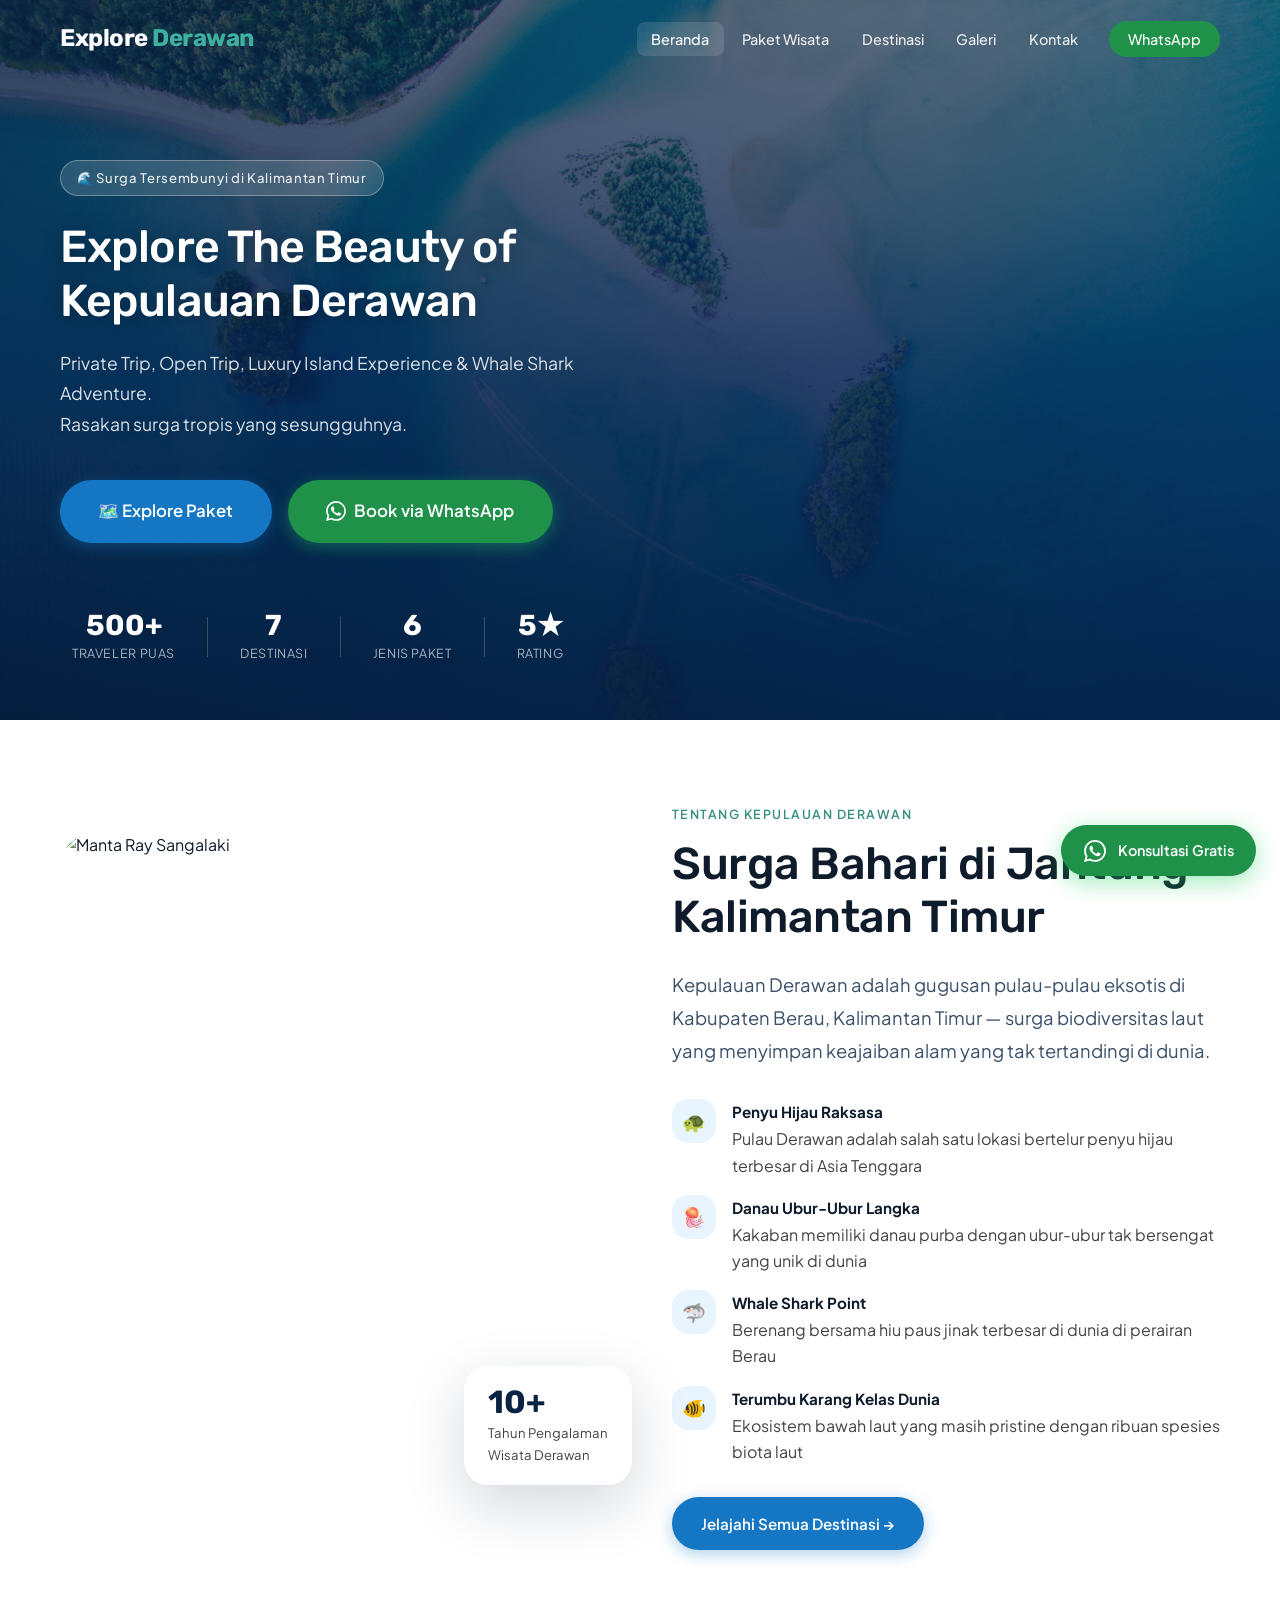
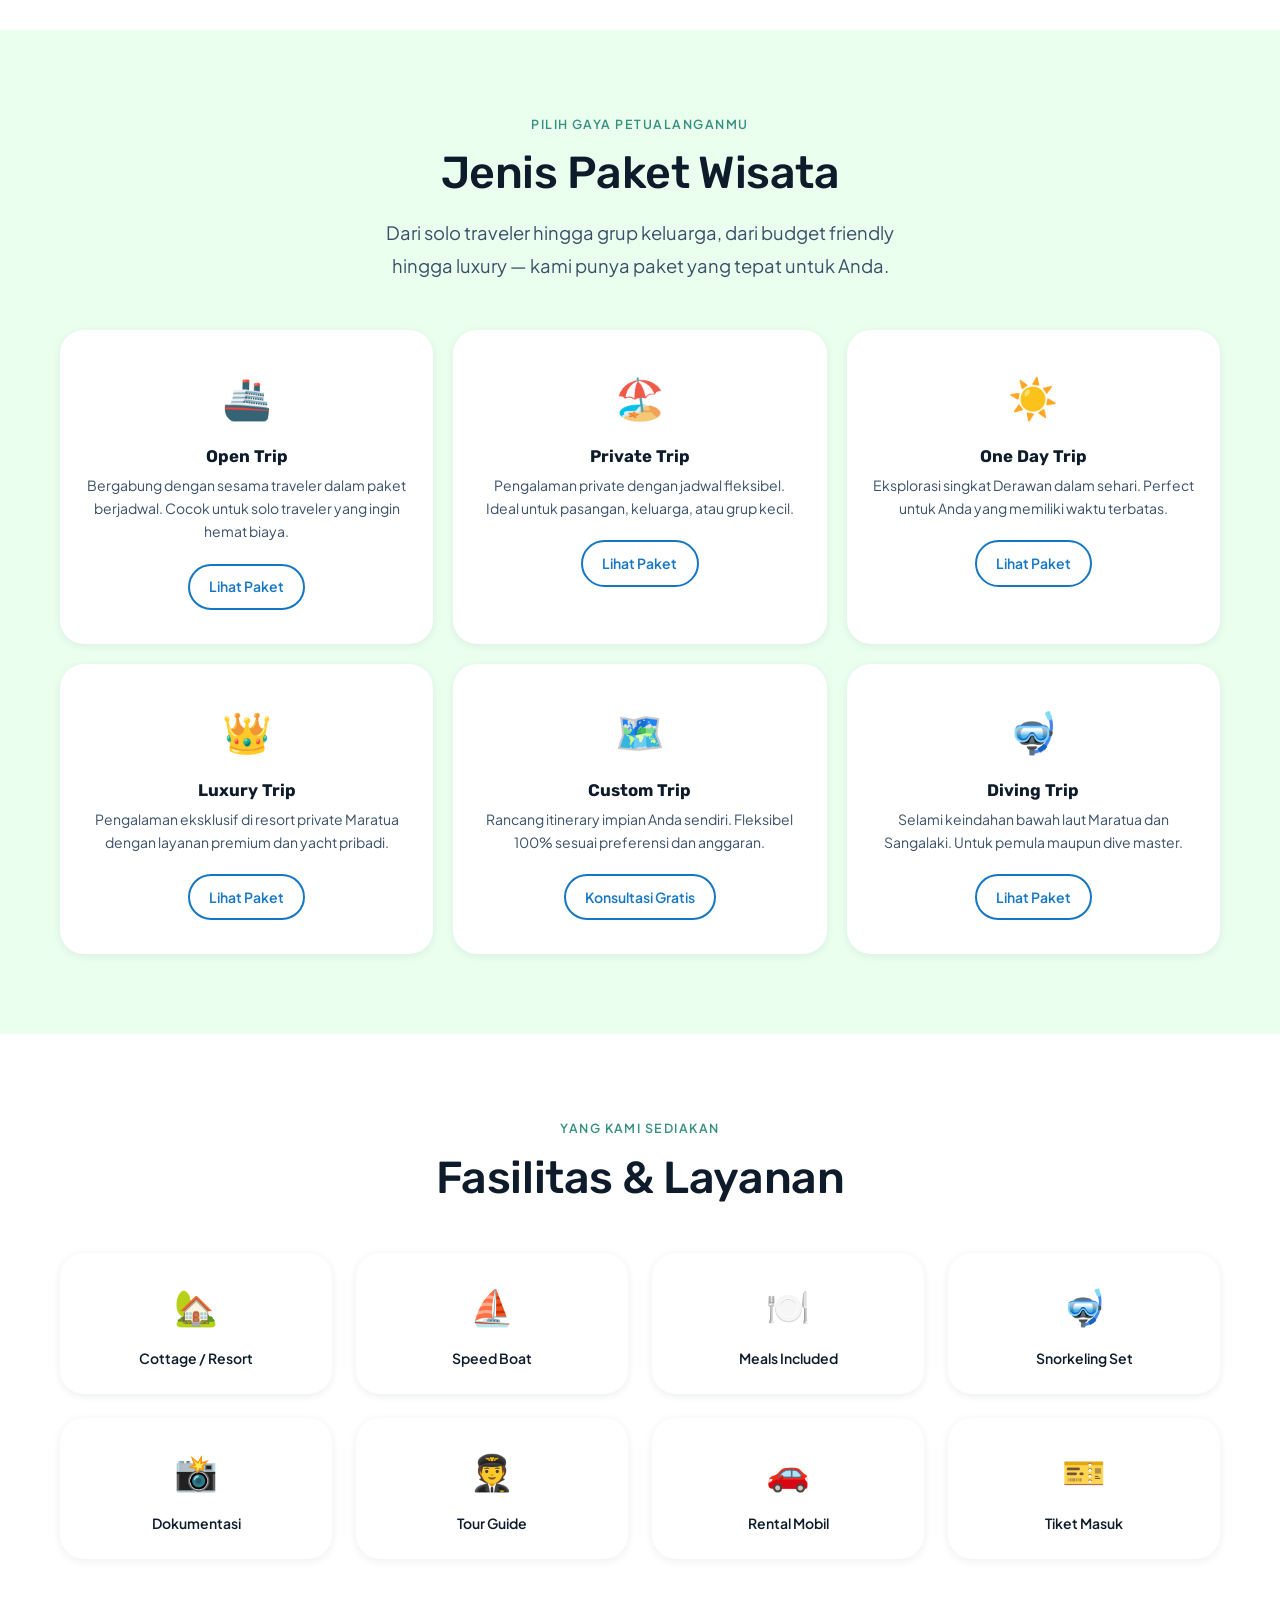
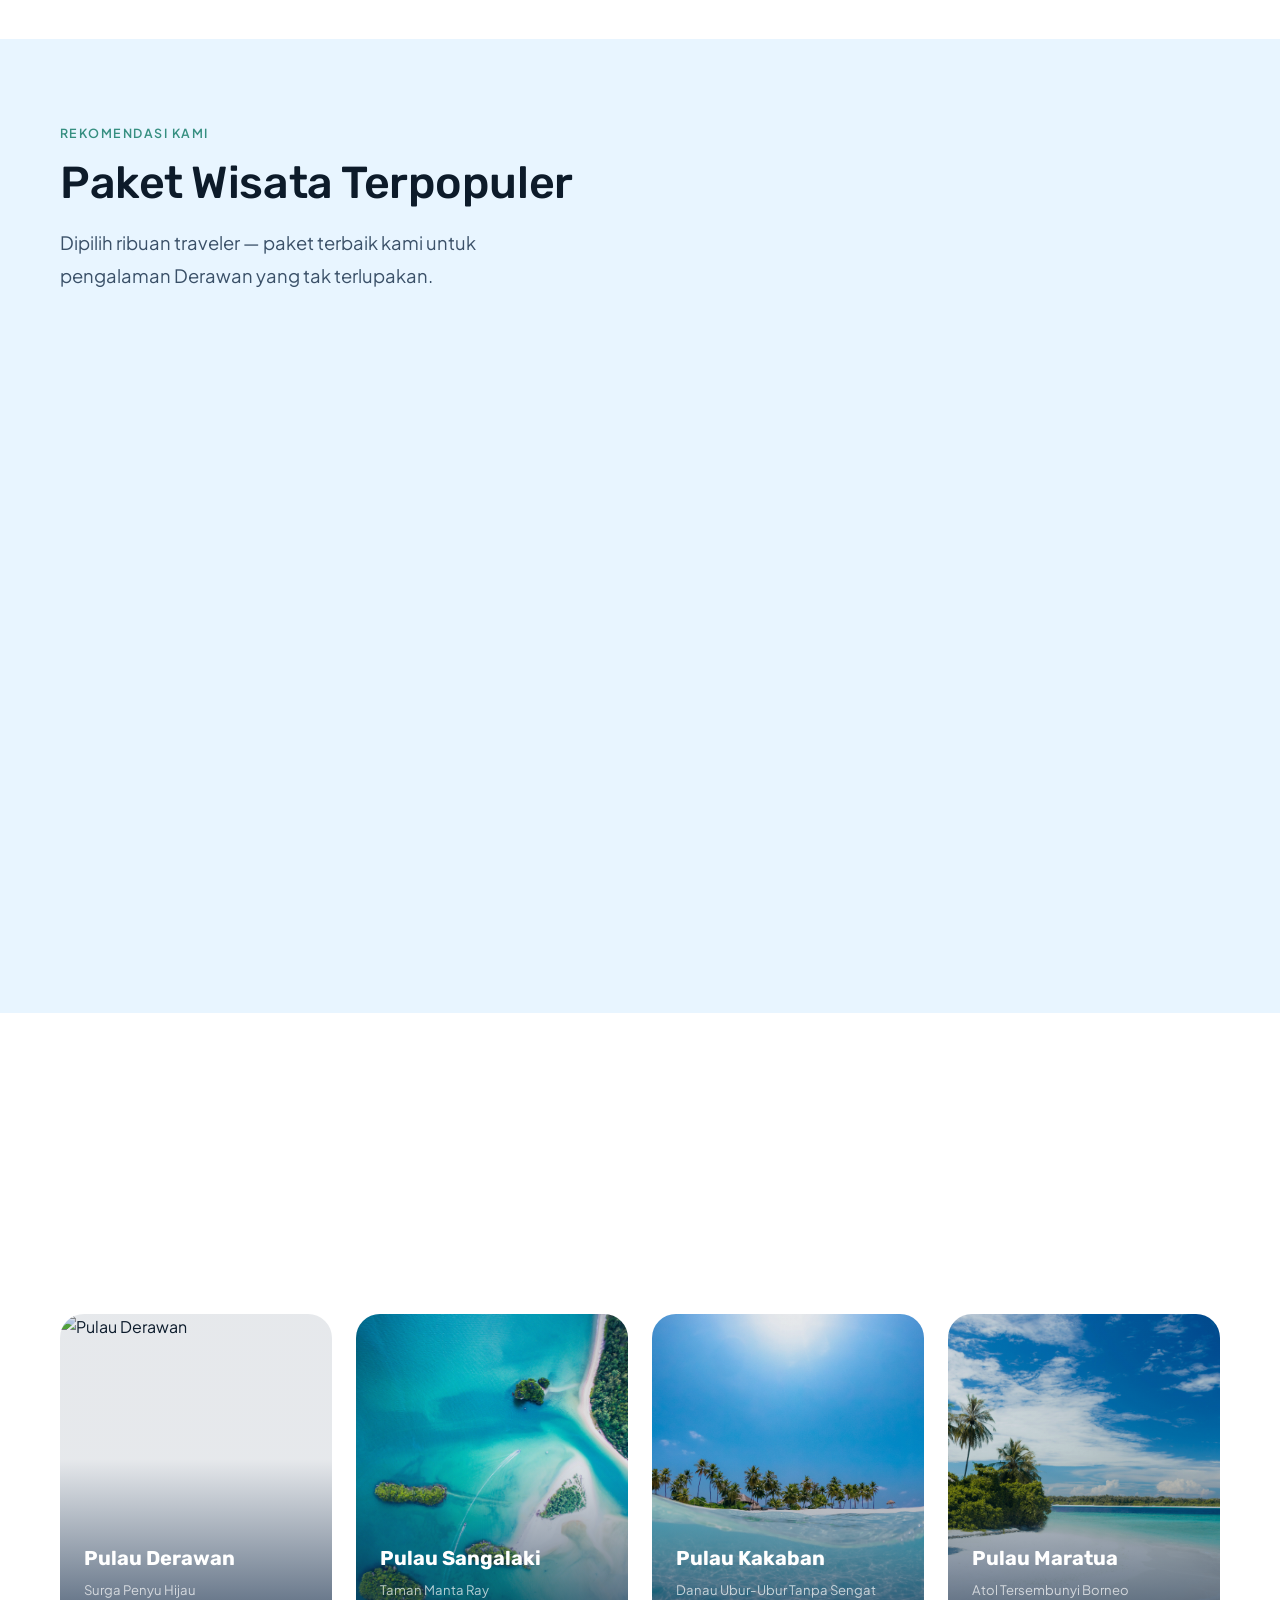
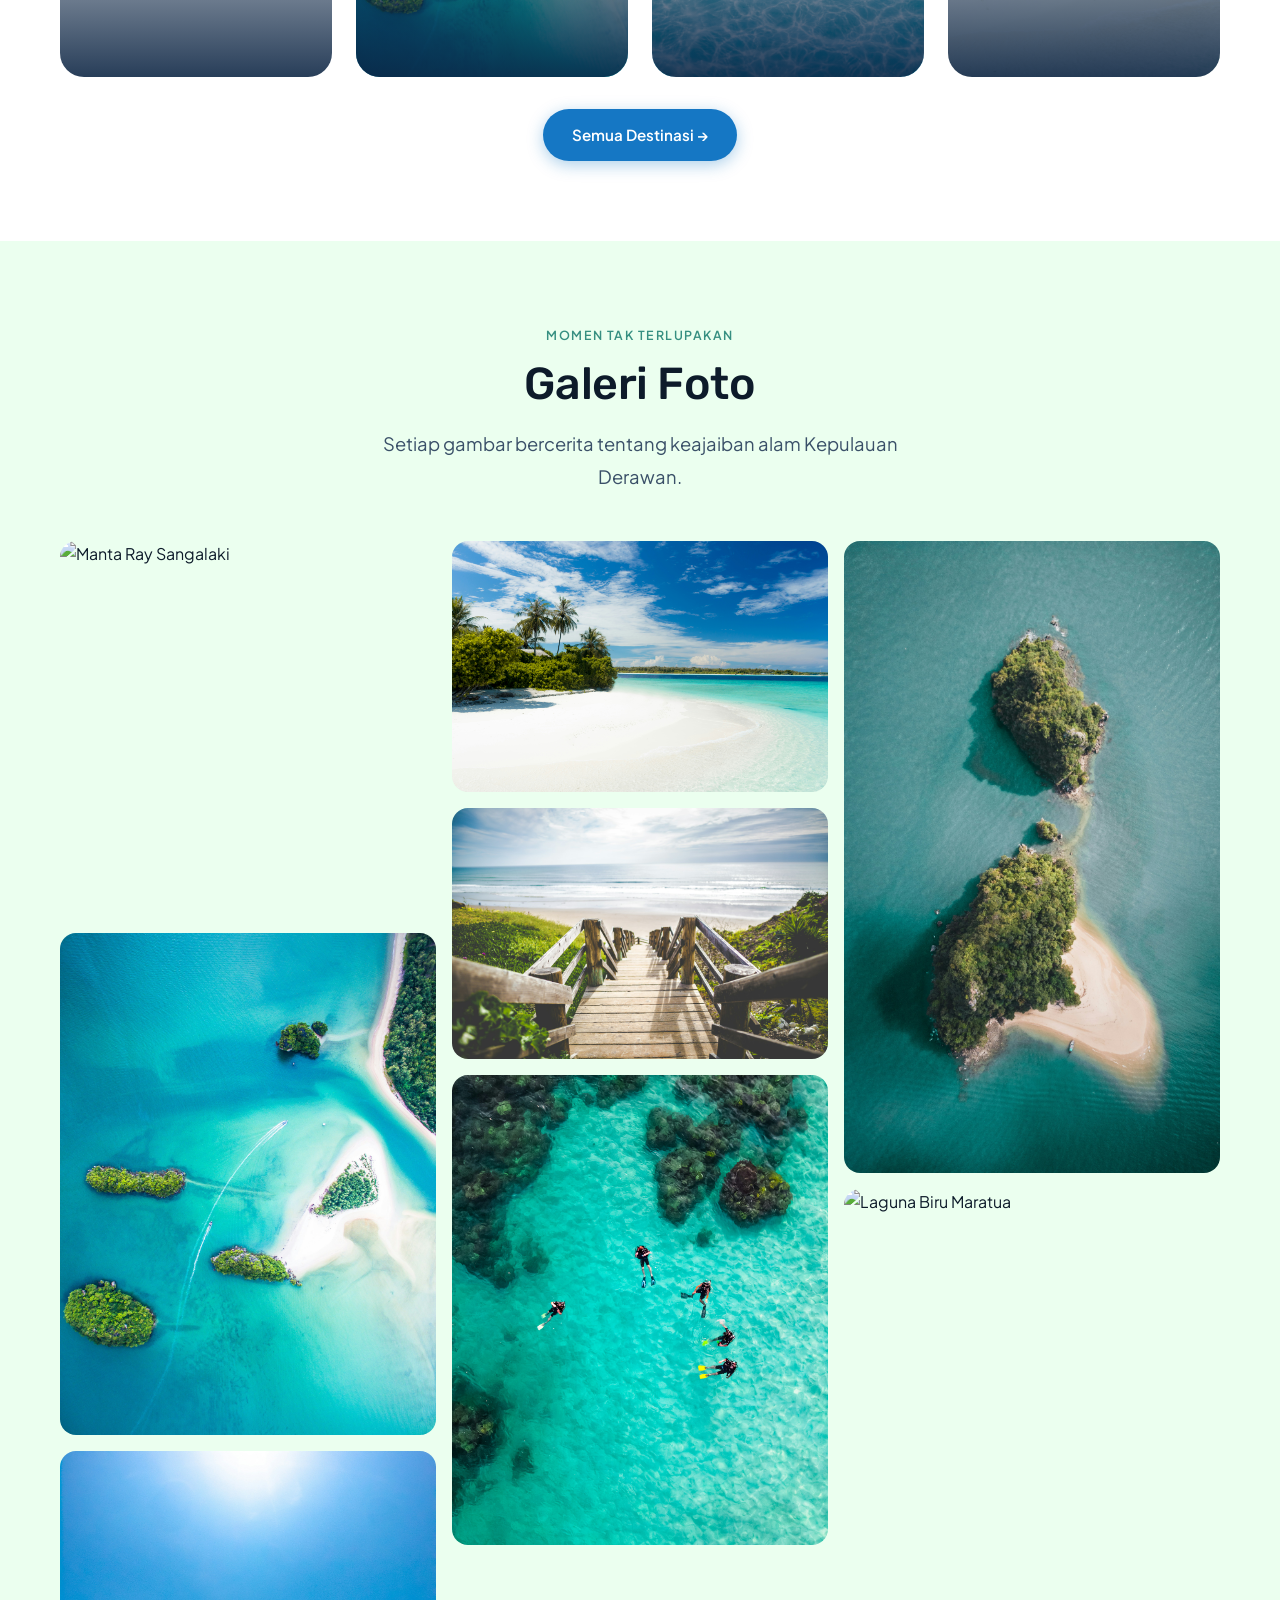
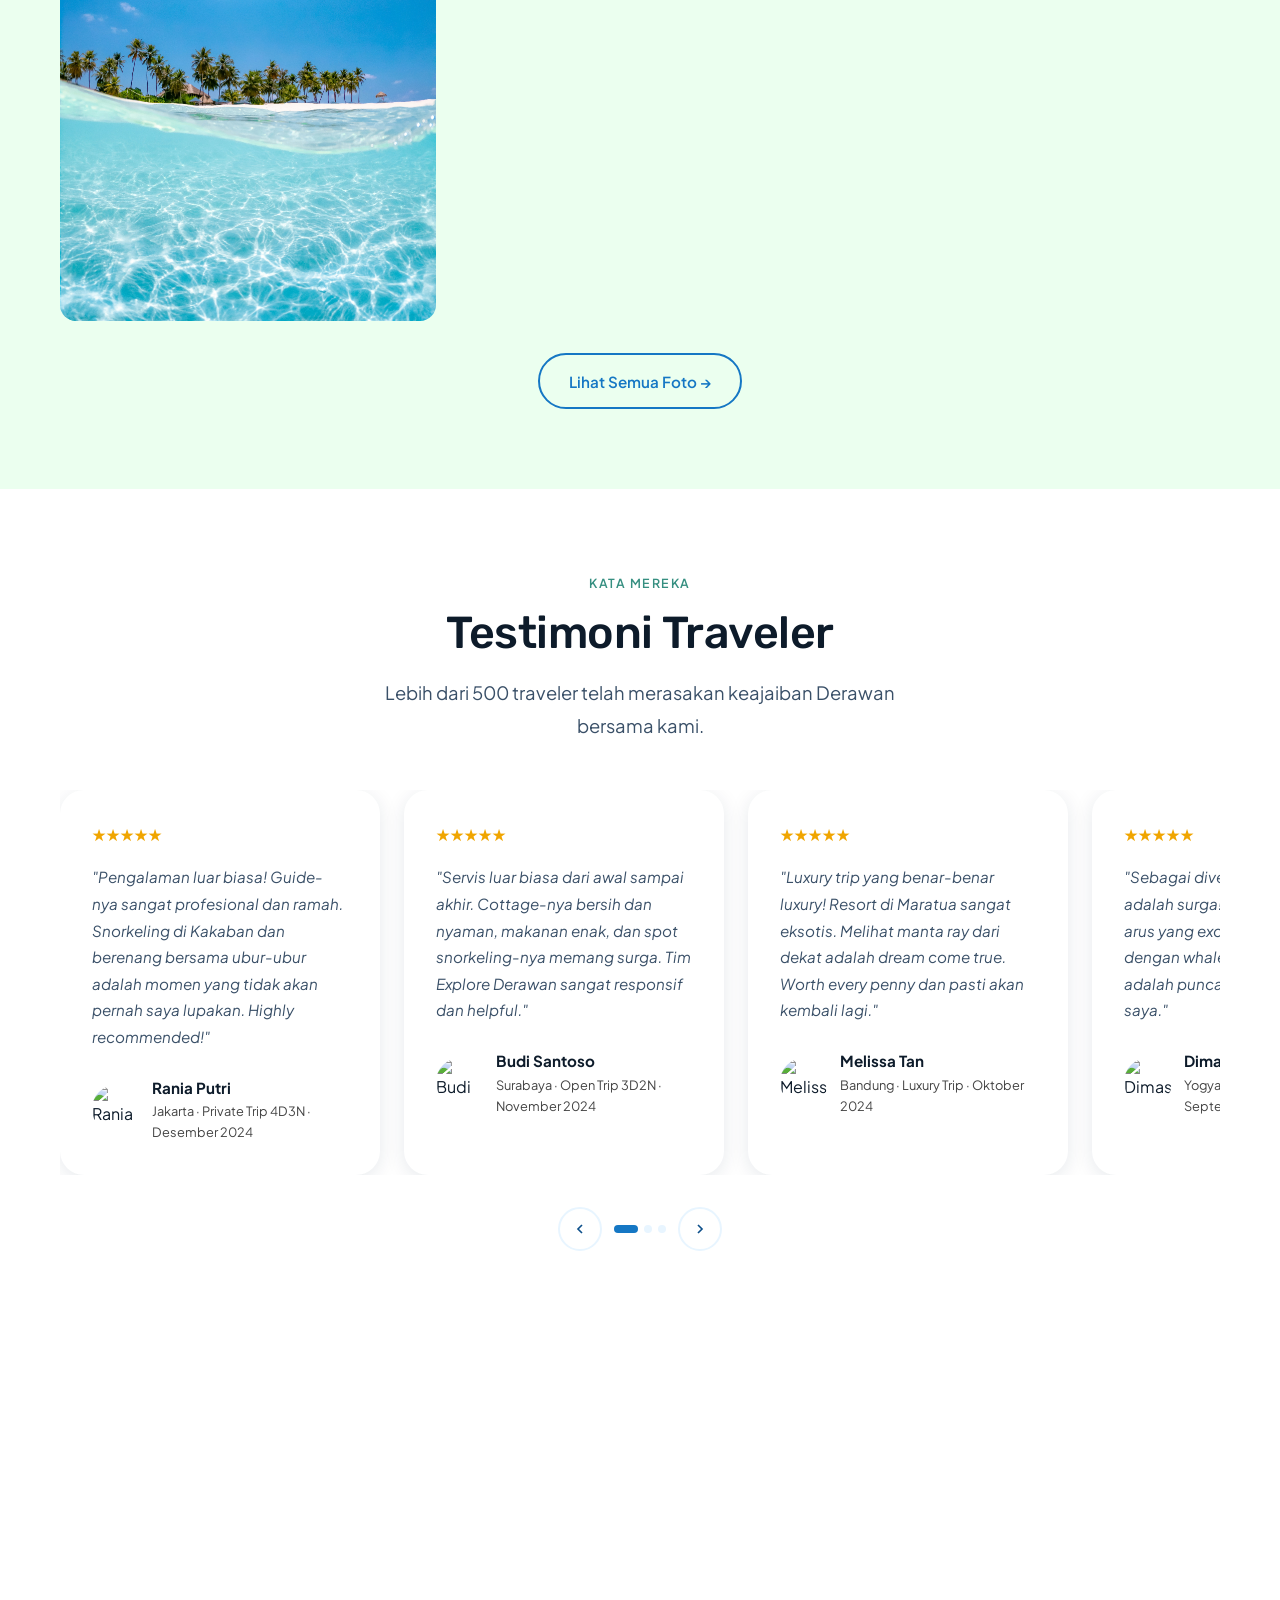
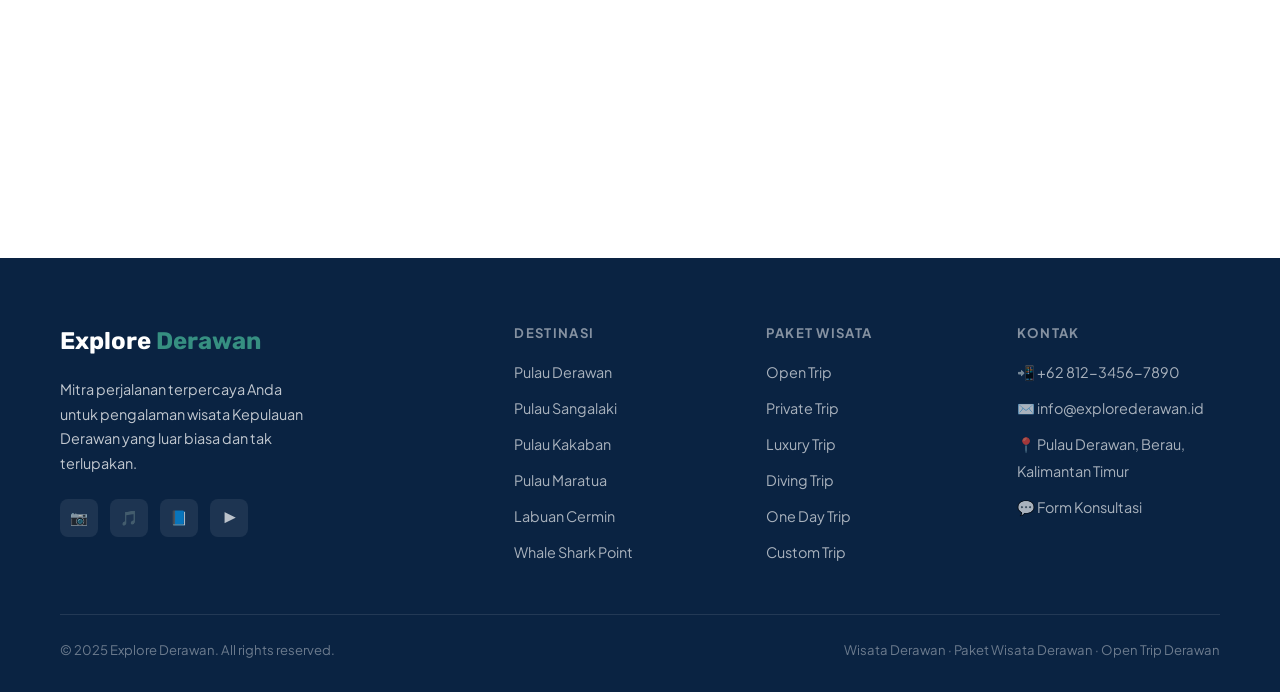
==== commit 3f7d5e29: "Update website" ====
--- a/index.html
+++ b/index.html
@@ -32,7 +32,7 @@
           <li><a href="gallery.html"       class="nav-link">Galeri</a></li>
           <li><a href="contact.html"       class="nav-link">Kontak</a></li>
           <li>
-            <a href="https://wa.me/6281234567890?text=Halo%20Explore%20Derawan%2C%20saya%20ingin%20info%20paket%20wisata"
+            <a href="https://wa.me/628115490273?text=Halo%20Explore%20Derawan%2C%20saya%20ingin%20info%20paket%20wisata"
                class="nav-link nav-cta" target="_blank" rel="noopener">
               WhatsApp
             </a>
@@ -68,7 +68,7 @@
         </p>
         <div class="hero-actions animate-fadeup delay-3">
           <a href="packages.html" class="btn btn-primary btn-lg">🗺️ Explore Paket</a>
-          <a href="https://wa.me/6281234567890?text=Halo%2C%20saya%20ingin%20booking%20paket%20Derawan"
+          <a href="https://wa.me/628115490273?text=Halo%2C%20saya%20ingin%20booking%20paket%20Derawan"
              class="btn btn-wa btn-lg" target="_blank" rel="noopener">
             <svg width="20" height="20" viewBox="0 0 24 24" fill="currentColor"><path d="M17.472 14.382c-.297-.149-1.758-.867-2.03-.967-.273-.099-.471-.148-.67.15-.197.297-.767.966-.94 1.164-.173.199-.347.223-.644.075-.297-.15-1.255-.463-2.39-1.475-.883-.788-1.48-1.761-1.653-2.059-.173-.297-.018-.458.13-.606.134-.133.298-.347.446-.52.149-.174.198-.298.298-.497.099-.198.05-.371-.025-.52-.075-.149-.669-1.612-.916-2.207-.242-.579-.487-.5-.669-.51-.173-.008-.371-.01-.57-.01-.198 0-.52.074-.792.372-.272.297-1.04 1.016-1.04 2.479 0 1.462 1.065 2.875 1.213 3.074.149.198 2.096 3.2 5.077 4.487.709.306 1.262.489 1.694.625.712.227 1.36.195 1.871.118.571-.085 1.758-.719 2.006-1.413.248-.694.248-1.289.173-1.413-.074-.124-.272-.198-.57-.347m-5.421 7.403h-.004a9.87 9.87 0 01-5.031-1.378l-.361-.214-3.741.982.998-3.648-.235-.374a9.86 9.86 0 01-1.51-5.26c.001-5.45 4.436-9.884 9.888-9.884 2.64 0 5.122 1.03 6.988 2.898a9.825 9.825 0 012.893 6.994c-.003 5.45-4.437 9.884-9.885 9.884m8.413-18.297A11.815 11.815 0 0012.05 0C5.495 0 .16 5.335.157 11.892c0 2.096.547 4.142 1.588 5.945L.057 24l6.305-1.654a11.882 11.882 0 005.683 1.448h.005c6.554 0 11.89-5.335 11.893-11.893a11.821 11.821 0 00-3.48-8.413z"/></svg>
             Book via WhatsApp
@@ -316,7 +316,7 @@
         <h2 class="h2">Ready To Explore Paradise?</h2>
         <p class="lead">Konsultasikan impian perjalanan Derawan Anda dengan tim kami — gratis &amp; tanpa komitmen.</p>
         <div class="cta-actions">
-          <a href="https://wa.me/6281234567890?text=Halo%2C%20saya%20ingin%20konsultasi%20paket%20wisata%20Derawan"
+          <a href="https://wa.me/628115490273?text=Halo%2C%20saya%20ingin%20konsultasi%20paket%20wisata%20Derawan"
              class="btn btn-wa btn-lg" target="_blank" rel="noopener">
             📲 Chat WhatsApp Sekarang
           </a>
@@ -365,7 +365,7 @@
         <div>
           <div class="footer-heading">Kontak</div>
           <ul class="footer-links">
-            <li><a href="https://wa.me/6281234567890" class="footer-link" target="_blank">📲 +62 812-3456-7890</a></li>
+            <li><a href="https://wa.me/628115490273" class="footer-link" target="_blank">📲 +62 812-3456-7890</a></li>
             <li><a href="mailto:info@explorederawan.id" class="footer-link">✉️ info@explorederawan.id</a></li>
             <li><span class="footer-link">📍 Pulau Derawan, Berau, Kalimantan Timur</span></li>
             <li><a href="contact.html" class="footer-link">💬 Form Konsultasi</a></li>
@@ -380,7 +380,7 @@
   </footer>
 
   <!-- WhatsApp Sticky -->
-  <a href="https://wa.me/6281234567890?text=Halo%20Explore%20Derawan%2C%20saya%20ingin%20info%20paket%20wisata"
+  <a href="https://wa.me/628115490273?text=Halo%20Explore%20Derawan%2C%20saya%20ingin%20info%20paket%20wisata"
      class="wa-sticky" target="_blank" rel="noopener" aria-label="Chat WhatsApp">
     <svg width="22" height="22" viewBox="0 0 24 24" fill="currentColor"><path d="M17.472 14.382c-.297-.149-1.758-.867-2.03-.967-.273-.099-.471-.148-.67.15-.197.297-.767.966-.94 1.164-.173.199-.347.223-.644.075-.297-.15-1.255-.463-2.39-1.475-.883-.788-1.48-1.761-1.653-2.059-.173-.297-.018-.458.13-.606.134-.133.298-.347.446-.52.149-.174.198-.298.298-.497.099-.198.05-.371-.025-.52-.075-.149-.669-1.612-.916-2.207-.242-.579-.487-.5-.669-.51-.173-.008-.371-.01-.57-.01-.198 0-.52.074-.792.372-.272.297-1.04 1.016-1.04 2.479 0 1.462 1.065 2.875 1.213 3.074.149.198 2.096 3.2 5.077 4.487.709.306 1.262.489 1.694.625.712.227 1.36.195 1.871.118.571-.085 1.758-.719 2.006-1.413.248-.694.248-1.289.173-1.413-.074-.124-.272-.198-.57-.347m-5.421 7.403h-.004a9.87 9.87 0 01-5.031-1.378l-.361-.214-3.741.982.998-3.648-.235-.374a9.86 9.86 0 01-1.51-5.26c.001-5.45 4.436-9.884 9.888-9.884 2.64 0 5.122 1.03 6.988 2.898a9.825 9.825 0 012.893 6.994c-.003 5.45-4.437 9.884-9.885 9.884m8.413-18.297A11.815 11.815 0 0012.05 0C5.495 0 .16 5.335.157 11.892c0 2.096.547 4.142 1.588 5.945L.057 24l6.305-1.654a11.882 11.882 0 005.683 1.448h.005c6.554 0 11.89-5.335 11.893-11.893a11.821 11.821 0 00-3.48-8.413z"/></svg>
     Konsultasi Gratis
--- a/assets/css/style.css
+++ b/assets/css/style.css
@@ -186,7 +186,7 @@
 }
 
 .btn-wa {
-  background: #25d366;
+  background: #1f9149;
   color: var(--white);
   box-shadow: 0 4px 16px rgba(37,211,102,0.35);
 }
@@ -263,7 +263,7 @@
   transition: color var(--t-fast);
 }
 
-.nav-logo span { color: var(--teal); }
+.nav-logo span { color: #3fb1a0; }
 
 .nav-menu {
   display: flex;
@@ -293,11 +293,11 @@
 
 .nav-cta {
   margin-left: 0.75rem;
-  background: #25d366;
+  background: #1f9149;
   color: var(--white) !important;
   padding: 0.55rem 1.2rem !important;
   border-radius: var(--r-full) !important;
-  background: #25d366 !important;
+  background: #1f9149 !important;
 }
 
 .nav-cta:hover { background: #1ebe5d !important; }
@@ -1131,7 +1131,7 @@
   display: flex;
   align-items: center;
   gap: 0.75rem;
-  background: #25d366;
+  background: #1f9149;
   color: var(--white);
   padding: 0.85rem 1.4rem;
   border-radius: var(--r-full);
